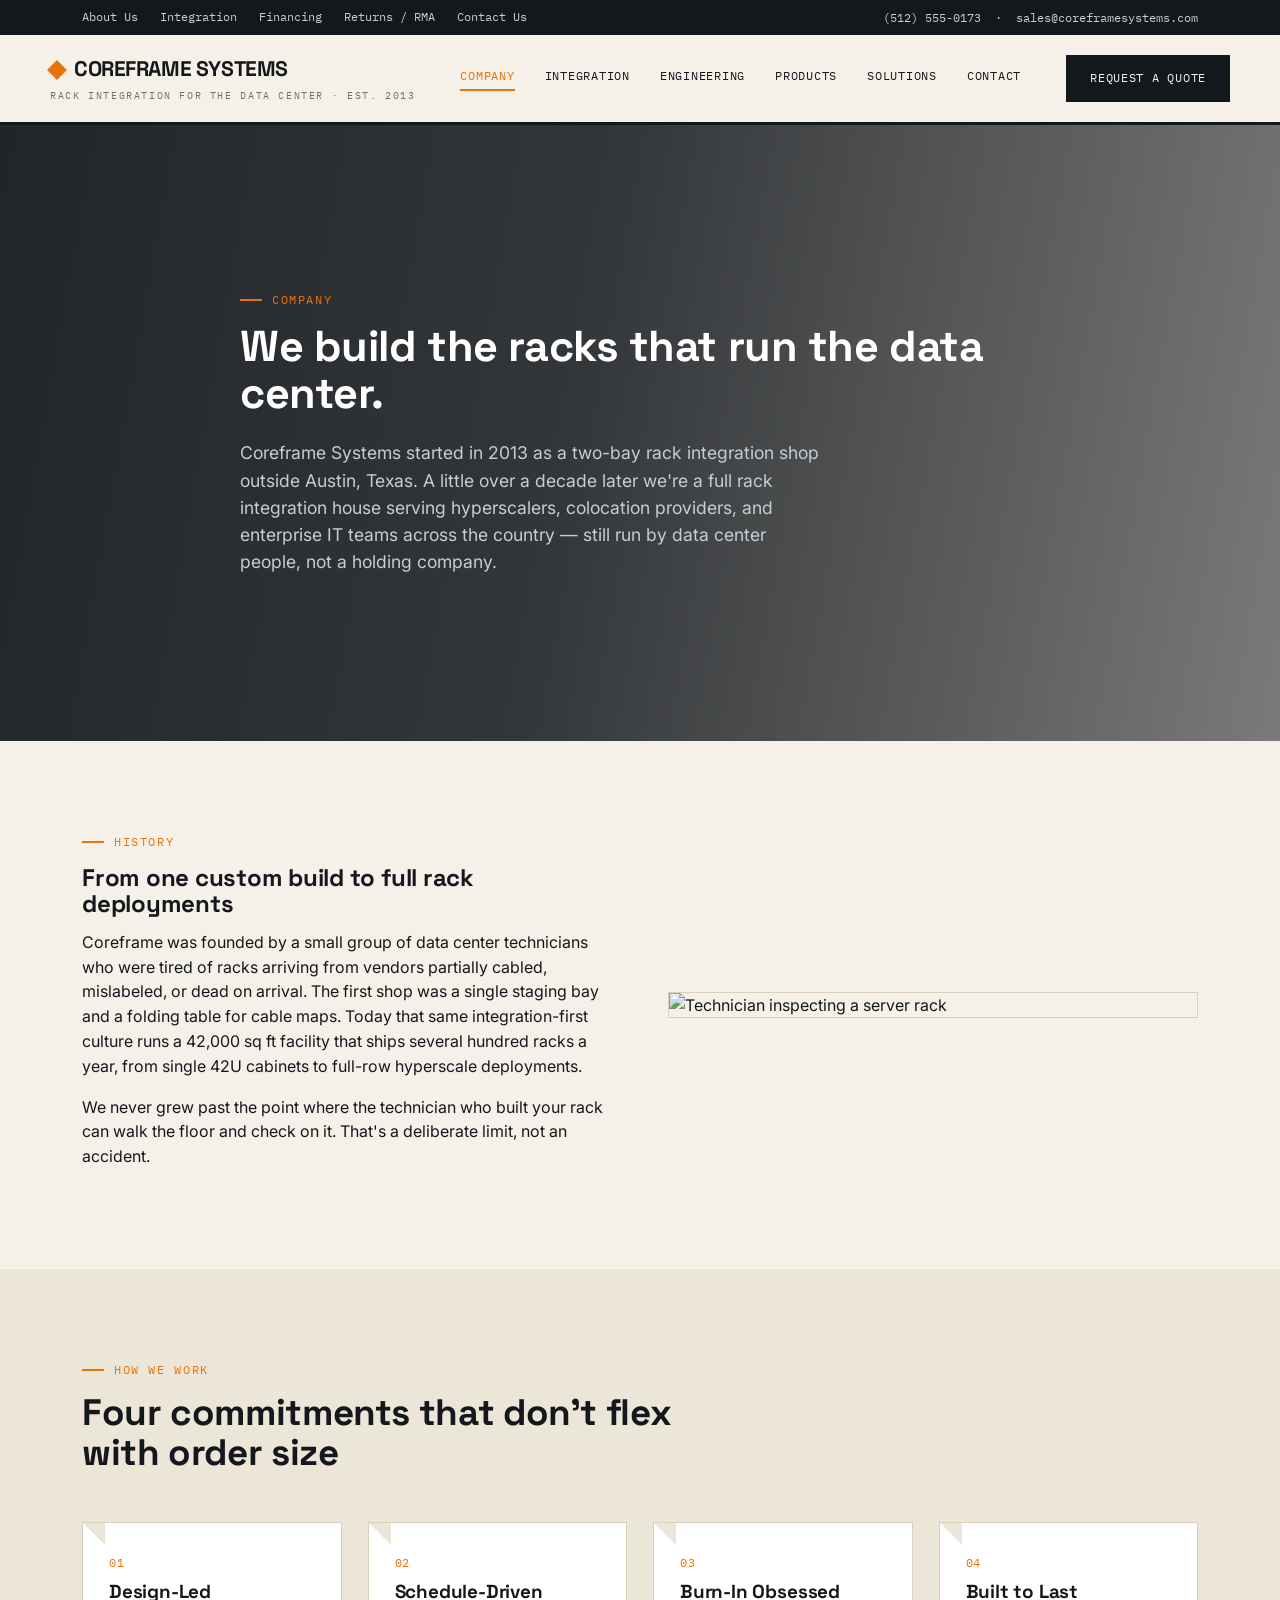
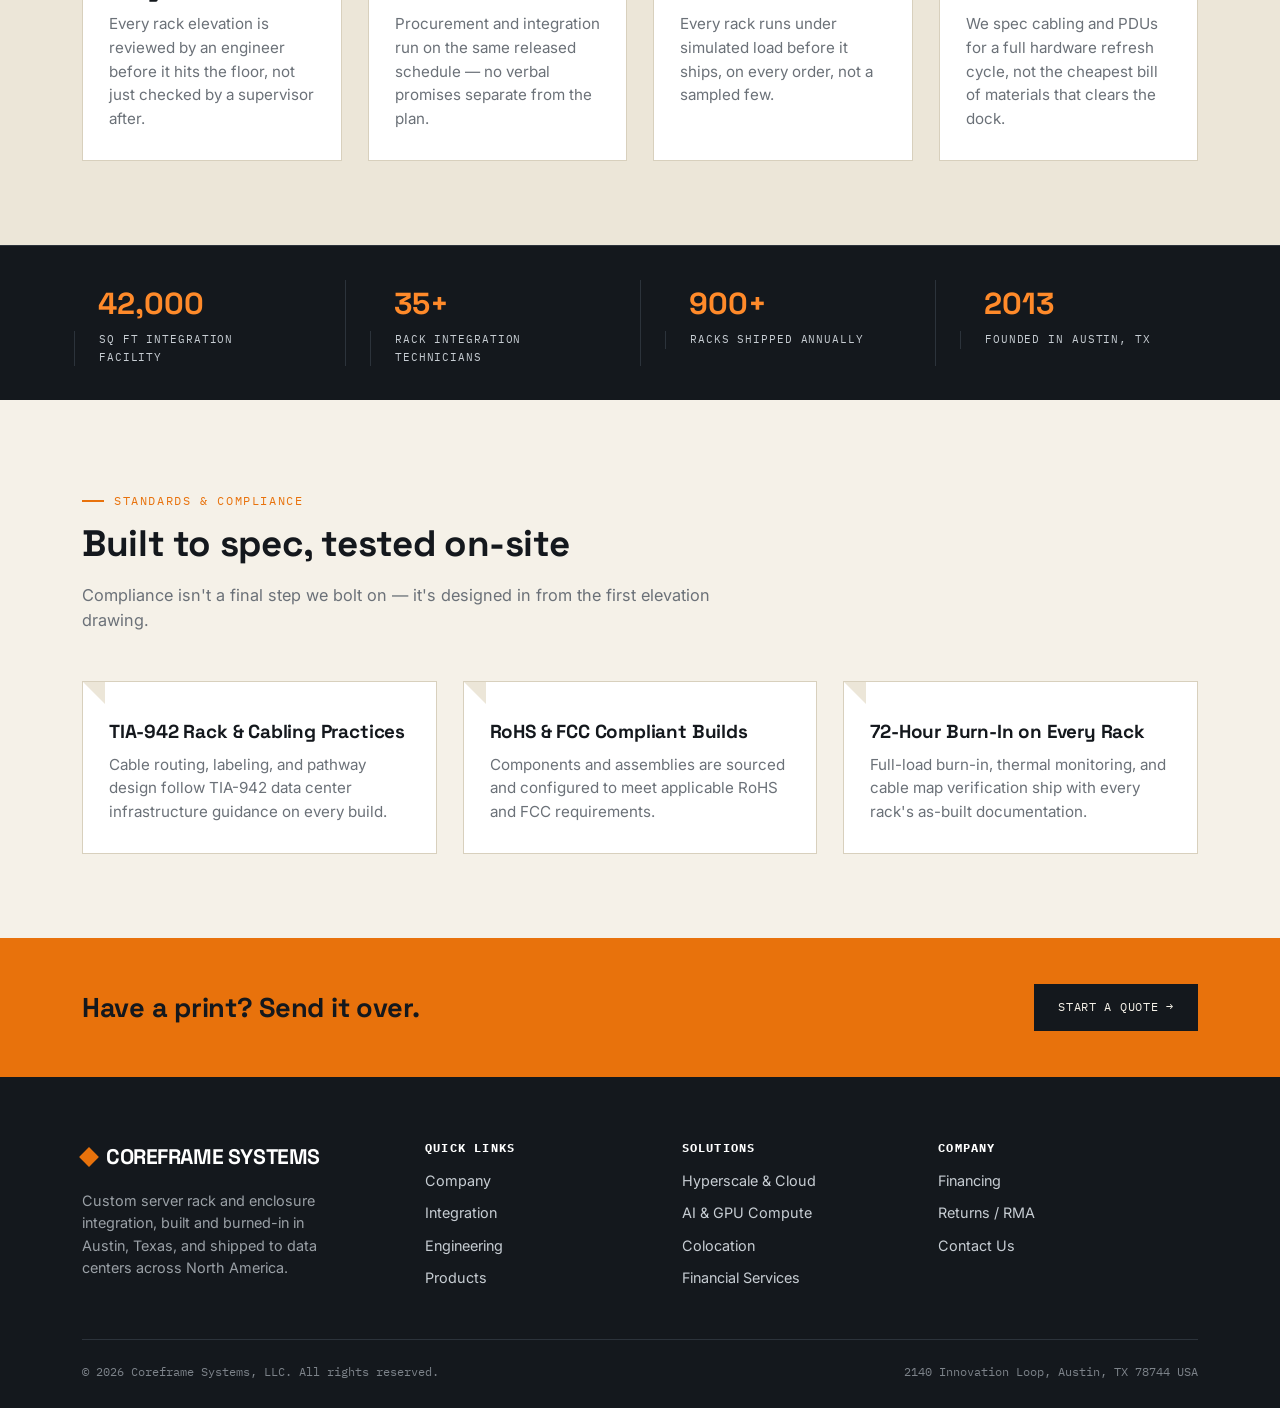
==== about.html @ fae52ecb "Add files via upload" ====
<!doctype html>
<html lang="en">
<head>
<meta charset="utf-8">
<meta name="viewport" content="width=device-width, initial-scale=1">
<title>Company | Coreframe Systems</title>
<meta name="description" content="Coreframe Systems is a server rack integration company based in Austin, Texas, founded in 2013.">
<link rel="stylesheet" href="styles.css">
</head>
<body>
<div class="utility-bar">
  <div class="container">
    <div class="utility-links">
      <a href="about.html">About Us</a>
<a href="integration.html">Integration</a>
<a href="financing.html">Financing</a>
<a href="returns.html">Returns / RMA</a>
<a href="contact.html">Contact Us</a>
    </div>
    <div>(512) 555-0173 &nbsp;·&nbsp; sales@coreframesystems.com</div>
  </div>
</div>
<header class="site-header">
  <div class="container nav-row">
    <a href="index.html" class="logo-block">
      <span class="logo-mark"><span class="chip"></span>COREFRAME SYSTEMS</span>
      <span class="logo-sub">Rack Integration for the Data Center &middot; Est. 2013</span>
    </a>
    <nav class="main-nav">
      <ul>
        <a href="about.html" class="active">Company</a>
<a href="integration.html">Integration</a>
<a href="engineering.html">Engineering</a>
<a href="products.html">Products</a>
<a href="solutions.html">Solutions</a>
<a href="contact.html">Contact</a>
      </ul>
    </nav>
    <a href="contact.html" class="btn btn-primary">Request a Quote</a>
  </div>
</header>


<section class="hero page-hero">
  <div class="hero-bg" style="background-image:url('https://images.unsplash.com/photo-1785682117028-6fcf2c0b515b?w=1600&q=80&auto=format&fit=crop');"></div>
  <div class="container hero-inner">
    <div class="eyebrow">Company</div>
    <h1>We build the racks that run the data center.</h1>
    <p class="lede">Coreframe Systems started in 2013 as a two-bay rack integration shop outside Austin, Texas. A little over a decade later we're a full rack integration house serving hyperscalers, colocation providers, and enterprise IT teams across the country &mdash; still run by data center people, not a holding company.</p>
    
  </div>
</section>

<section>
  <div class="container split">
    <div>
      <div class="eyebrow">History</div>
      <h2>From one custom build to full rack deployments</h2>
      <p>Coreframe was founded by a small group of data center technicians who were tired
      of racks arriving from vendors partially cabled, mislabeled, or dead on arrival.
      The first shop was a single staging bay and a folding table for cable maps. Today
      that same integration-first culture runs a 42,000 sq ft facility that ships several
      hundred racks a year, from single 42U cabinets to full-row hyperscale deployments.</p>
      <p>We never grew past the point where the technician who built your rack can walk
      the floor and check on it. That's a deliberate limit, not an accident.</p>
    </div>
    <div class="img-col"><img src="https://images.unsplash.com/photo-1785682117394-4c8d27afc12a?w=1600&q=80&auto=format&fit=crop" alt="Technician inspecting a server rack"></div>
  </div>
</section>

<section class="on-dim">
  <div class="container">
    <div class="section-head">
      <div class="eyebrow">How We Work</div>
      <h2>Four commitments that don't flex with order size</h2>
    </div>
    <div class="grid grid-4">
      <div class="card">
        <div class="num">01</div>
        <h3>Design-Led</h3>
        <p>Every rack elevation is reviewed by an engineer before it hits the floor, not just checked by a supervisor after.</p>
      </div>
      <div class="card">
        <div class="num">02</div>
        <h3>Schedule-Driven</h3>
        <p>Procurement and integration run on the same released schedule &mdash; no verbal promises separate from the plan.</p>
      </div>
      <div class="card">
        <div class="num">03</div>
        <h3>Burn-In Obsessed</h3>
        <p>Every rack runs under simulated load before it ships, on every order, not a sampled few.</p>
      </div>
      <div class="card">
        <div class="num">04</div>
        <h3>Built to Last</h3>
        <p>We spec cabling and PDUs for a full hardware refresh cycle, not the cheapest bill of materials that clears the dock.</p>
      </div>
    </div>
  </div>
</section>

<div class="stat-strip">
  <div class="container stat-grid">
    <div><div class="stat-num">42,000</div><div class="stat-label">Sq Ft Integration Facility</div></div>
    <div><div class="stat-num">35+</div><div class="stat-label">Rack Integration Technicians</div></div>
    <div><div class="stat-num">900+</div><div class="stat-label">Racks Shipped Annually</div></div>
    <div><div class="stat-num">2013</div><div class="stat-label">Founded in Austin, TX</div></div>
  </div>
</div>

<section>
  <div class="container">
    <div class="section-head">
      <div class="eyebrow">Standards &amp; Compliance</div>
      <h2>Built to spec, tested on-site</h2>
      <p>Compliance isn't a final step we bolt on &mdash; it's designed in from the first elevation drawing.</p>
    </div>
    <div class="grid grid-3">
      <div class="card">
        <h3>TIA-942 Rack &amp; Cabling Practices</h3>
        <p>Cable routing, labeling, and pathway design follow TIA-942 data center infrastructure guidance on every build.</p>
      </div>
      <div class="card">
        <h3>RoHS &amp; FCC Compliant Builds</h3>
        <p>Components and assemblies are sourced and configured to meet applicable RoHS and FCC requirements.</p>
      </div>
      <div class="card">
        <h3>72-Hour Burn-In on Every Rack</h3>
        <p>Full-load burn-in, thermal monitoring, and cable map verification ship with every rack's as-built documentation.</p>
      </div>
    </div>
  </div>
</section>


<div class="cta-band">
  <div class="container">
    <h2>Have a print? Send it over.</h2>
    <a href="contact.html" class="btn btn-primary">Start a Quote &rarr;</a>
  </div>
</div>

<footer class="site-footer">
  <div class="container">
    <div class="footer-grid">
      <div>
        <span class="logo-mark" style="color:#fff;"><span class="chip"></span>COREFRAME SYSTEMS</span>
        <p style="margin-top:16px; max-width:260px; color:#9aa0a6; font-size:0.9rem;">
          Custom server rack and enclosure integration, built and burned-in in
          Austin, Texas, and shipped to data centers across North America.
        </p>
      </div>
      <div>
        <h4>Quick Links</h4>
        <ul>
          <li><a href="about.html">Company</a></li>
          <li><a href="integration.html">Integration</a></li>
          <li><a href="engineering.html">Engineering</a></li>
          <li><a href="products.html">Products</a></li>
        </ul>
      </div>
      <div>
        <h4>Solutions</h4>
        <ul>
          <li><a href="solutions.html">Hyperscale &amp; Cloud</a></li>
          <li><a href="solutions.html">AI &amp; GPU Compute</a></li>
          <li><a href="solutions.html">Colocation</a></li>
          <li><a href="solutions.html">Financial Services</a></li>
        </ul>
      </div>
      <div>
        <h4>Company</h4>
        <ul>
          <li><a href="financing.html">Financing</a></li>
          <li><a href="returns.html">Returns / RMA</a></li>
          <li><a href="contact.html">Contact Us</a></li>
        </ul>
      </div>
    </div>
    <div class="footer-bottom">
      <span>&copy; 2026 Coreframe Systems, LLC. All rights reserved.</span>
      <span>2140 Innovation Loop, Austin, TX 78744 USA</span>
    </div>
  </div>
</footer>

</body>
</html>
---- styles.css ----
/* Meridian Panel Works — shared stylesheet */

@import url('https://fonts.googleapis.com/css2?family=Space+Grotesk:wght@500;600;700&family=IBM+Plex+Mono:wght@400;500;600&family=Inter:wght@400;500;600;700&display=swap');

:root {
  --ink: #14181d;
  --ink-soft: #1e242b;
  --paper: #f5f1e8;
  --paper-dim: #ece6d8;
  --amber: #e8720c;
  --amber-bright: #ff8a2a;
  --line: #d8d0bd;
  --line-dark: #2c333b;
  --text-muted: #6b7178;
  --text-on-dark: #c7cdd3;
  --radius: 2px;
  --serif-head: 'Space Grotesk', 'Arial Narrow', sans-serif;
  --mono: 'IBM Plex Mono', 'Courier New', monospace;
  --body: 'Inter', -apple-system, BlinkMacSystemFont, sans-serif;
}

* { box-sizing: border-box; }
html { scroll-behavior: smooth; }
body {
  margin: 0;
  font-family: var(--body);
  background: var(--paper);
  color: var(--ink);
  line-height: 1.55;
  -webkit-font-smoothing: antialiased;
}
img { max-width: 100%; display: block; }
a { color: inherit; text-decoration: none; }
h1, h2, h3, h4 {
  font-family: var(--serif-head);
  line-height: 1.1;
  margin: 0 0 0.5em;
  letter-spacing: -0.01em;
}
p { margin: 0 0 1em; }
.container {
  max-width: 1180px;
  margin: 0 auto;
  padding: 0 32px;
}
.eyebrow {
  font-family: var(--mono);
  text-transform: uppercase;
  letter-spacing: 0.14em;
  font-size: 0.72rem;
  color: var(--amber);
  display: inline-flex;
  align-items: center;
  gap: 10px;
  margin-bottom: 14px;
}
.eyebrow::before {
  content: '';
  width: 22px;
  height: 2px;
  background: var(--amber);
  display: inline-block;
}

/* ---------- Utility bar ---------- */
.utility-bar {
  background: var(--ink);
  color: var(--text-on-dark);
  font-family: var(--mono);
  font-size: 0.74rem;
}
.utility-bar .container {
  display: flex;
  justify-content: space-between;
  align-items: center;
  padding-top: 8px;
  padding-bottom: 8px;
  flex-wrap: wrap;
  gap: 8px;
}
.utility-bar a { border-bottom: 1px solid transparent; }
.utility-bar a:hover { border-color: var(--amber); color: #fff; }
.utility-links { display: flex; gap: 22px; flex-wrap: wrap; }

/* ---------- Header / nav ---------- */
header.site-header {
  background: var(--paper);
  border-bottom: 3px solid var(--ink);
  position: sticky;
  top: 0;
  z-index: 50;
}
.nav-row {
  display: flex;
  align-items: center;
  justify-content: space-between;
  padding: 18px 0;
  gap: 24px;
}
.logo-block { display: flex; flex-direction: column; }
.logo-mark {
  font-family: var(--serif-head);
  font-weight: 700;
  font-size: 1.32rem;
  letter-spacing: -0.02em;
  display: flex;
  align-items: center;
  gap: 10px;
}
.logo-mark .chip {
  width: 14px; height: 14px;
  background: var(--amber);
  display: inline-block;
  transform: rotate(45deg);
}
.logo-sub {
  font-family: var(--mono);
  font-size: 0.63rem;
  letter-spacing: 0.16em;
  color: var(--text-muted);
  margin-top: 2px;
  text-transform: uppercase;
}
nav.main-nav ul {
  list-style: none;
  display: flex;
  gap: 30px;
  margin: 0;
  padding: 0;
}
nav.main-nav a {
  font-family: var(--mono);
  font-size: 0.78rem;
  text-transform: uppercase;
  letter-spacing: 0.06em;
  padding-bottom: 4px;
  border-bottom: 2px solid transparent;
}
nav.main-nav a:hover, nav.main-nav a.active {
  border-color: var(--amber);
  color: var(--amber);
}
.btn {
  font-family: var(--mono);
  font-size: 0.76rem;
  text-transform: uppercase;
  letter-spacing: 0.06em;
  padding: 12px 22px;
  border: 2px solid var(--ink);
  display: inline-block;
  white-space: nowrap;
  transition: all 0.15s ease;
}
.btn-primary { background: var(--ink); color: var(--paper); }
.btn-primary:hover { background: var(--amber); border-color: var(--amber); color: var(--ink); }
.btn-ghost { background: transparent; color: var(--ink); }
.btn-ghost:hover { background: var(--ink); color: var(--paper); }
.btn-on-dark { border-color: var(--text-on-dark); color: var(--paper); }
.btn-on-dark:hover { background: var(--amber); border-color: var(--amber); color: var(--ink); }

/* ---------- Hero ---------- */
.hero {
  position: relative;
  color: #f5f1e8;
  overflow: hidden;
}
.hero-bg {
  position: absolute; inset: 0;
  background-size: cover;
  background-position: center;
}
.hero-bg::after {
  content: '';
  position: absolute; inset: 0;
  background: linear-gradient(100deg, rgba(20,24,29,0.94) 0%, rgba(20,24,29,0.86) 45%, rgba(20,24,29,0.55) 100%);
}
.hero-inner {
  position: relative;
  padding: 110px 0 90px;
  max-width: 720px;
}
.hero h1 {
  font-size: clamp(2.1rem, 4.2vw, 3.4rem);
  color: #fff;
}
.hero .lede {
  font-size: 1.1rem;
  color: var(--text-on-dark);
  max-width: 580px;
}
.hero-ctas { display: flex; gap: 14px; margin-top: 28px; flex-wrap: wrap; }
.page-hero .hero-inner { padding: 74px 0 64px; max-width: 800px; }
.page-hero h1 { font-size: clamp(1.9rem, 3.6vw, 2.7rem); }

/* ---------- Stat strip ---------- */
.stat-strip {
  background: var(--ink);
  color: var(--paper);
  border-top: 1px solid var(--line-dark);
}
.stat-grid {
  display: grid;
  grid-template-columns: repeat(4, 1fr);
  padding: 34px 0;
}
.stat-grid div { padding: 0 24px; border-left: 1px solid var(--line-dark); }
.stat-grid div:first-child { border-left: none; }
.stat-num {
  font-family: var(--serif-head);
  font-weight: 700;
  font-size: 1.9rem;
  color: var(--amber-bright);
}
.stat-label {
  font-family: var(--mono);
  font-size: 0.7rem;
  text-transform: uppercase;
  letter-spacing: 0.08em;
  color: var(--text-on-dark);
  margin-top: 4px;
}

/* ---------- Sections ---------- */
section { padding: 84px 0; }
section.tight { padding: 56px 0; }
.section-head { max-width: 640px; margin-bottom: 48px; }
.section-head h2 { font-size: clamp(1.6rem, 3vw, 2.3rem); }
.section-head p { color: var(--text-muted); font-size: 1.02rem; }
.on-dark { background: var(--ink); color: var(--paper); }
.on-dark .section-head p { color: var(--text-on-dark); }
.on-dim { background: var(--paper-dim); }

/* ---------- Card grids ---------- */
.grid { display: grid; gap: 26px; }
.grid-3 { grid-template-columns: repeat(3, 1fr); }
.grid-4 { grid-template-columns: repeat(4, 1fr); }
.grid-2 { grid-template-columns: repeat(2, 1fr); }

.card {
  background: #fff;
  border: 1px solid var(--line);
  padding: 30px 26px;
  position: relative;
}
.on-dark .card, .on-dim .card.dark-card {
  background: var(--ink-soft);
  border-color: var(--line-dark);
}
.card::before {
  content: '';
  position: absolute; top: 0; left: 0;
  width: 0; height: 0;
  border-style: solid;
  border-width: 0 22px 22px 0;
  border-color: transparent var(--paper-dim) transparent transparent;
}
.on-dark .card::before { border-color: transparent var(--ink) transparent transparent; }
.card .num {
  font-family: var(--mono);
  color: var(--amber);
  font-size: 0.78rem;
  letter-spacing: 0.08em;
}
.card h3 { font-size: 1.18rem; margin-top: 10px; }
.card p { color: var(--text-muted); font-size: 0.95rem; margin-bottom: 0; }
.on-dark .card p { color: var(--text-on-dark); }
.card a.card-link {
  font-family: var(--mono);
  font-size: 0.72rem;
  text-transform: uppercase;
  letter-spacing: 0.06em;
  color: var(--amber);
  display: inline-block;
  margin-top: 16px;
  border-bottom: 1px solid var(--amber);
}

/* ---------- Image + text split ---------- */
.split {
  display: grid;
  grid-template-columns: 1fr 1fr;
  gap: 56px;
  align-items: center;
}
.split img { border: 1px solid var(--line); }
.split.reverse .img-col { order: 2; }
.split .eyebrow { margin-bottom: 14px; }
.mini-list { list-style: none; margin: 22px 0 0; padding: 0; }
.mini-list li {
  padding: 12px 0 12px 30px;
  border-top: 1px solid var(--line);
  position: relative;
  font-size: 0.95rem;
}
.on-dark .mini-list li { border-color: var(--line-dark); }
.mini-list li:last-child { border-bottom: 1px solid var(--line); }
.on-dark .mini-list li:last-child { border-color: var(--line-dark); }
.mini-list li::before {
  content: '→';
  position: absolute; left: 0; top: 12px;
  color: var(--amber);
  font-family: var(--mono);
}

/* ---------- Process steps ---------- */
.process {
  display: grid;
  grid-template-columns: repeat(6, 1fr);
  gap: 0;
  border: 1px solid var(--line);
}
.process .step {
  padding: 26px 18px;
  border-right: 1px solid var(--line);
  position: relative;
}
.process .step:last-child { border-right: none; }
.process .step .step-no {
  font-family: var(--mono);
  color: var(--amber);
  font-size: 0.75rem;
}
.process .step h4 { font-size: 0.95rem; margin: 8px 0 6px; }
.process .step p { font-size: 0.82rem; color: var(--text-muted); margin: 0; }

/* ---------- Brand strip ---------- */
.brand-strip {
  display: flex;
  justify-content: space-between;
  flex-wrap: wrap;
  gap: 20px;
  padding: 30px 0;
  border-top: 1px solid var(--line);
  border-bottom: 1px solid var(--line);
}
.brand-strip span {
  font-family: var(--mono);
  text-transform: uppercase;
  letter-spacing: 0.08em;
  font-size: 0.86rem;
  color: var(--text-muted);
}

/* ---------- Table ---------- */
table.spec-table { width: 100%; border-collapse: collapse; font-size: 0.92rem; }
table.spec-table th, table.spec-table td {
  text-align: left;
  padding: 14px 16px;
  border-bottom: 1px solid var(--line);
}
table.spec-table th {
  font-family: var(--mono);
  text-transform: uppercase;
  font-size: 0.7rem;
  letter-spacing: 0.08em;
  color: var(--text-muted);
  border-bottom: 2px solid var(--ink);
}

/* ---------- Tier cards (support) ---------- */
.tier-card {
  border: 1px solid var(--line);
  background: #fff;
  padding: 32px 28px;
}
.tier-card.featured {
  border: 2px solid var(--ink);
  background: var(--ink);
  color: var(--paper);
}
.tier-card.featured .tier-price, .tier-card.featured h3 { color: #fff; }
.tier-card.featured .mini-list li { border-color: var(--line-dark); }
.tier-name { font-family: var(--mono); text-transform: uppercase; letter-spacing: 0.1em; font-size: 0.78rem; color: var(--amber); }
.tier-price { font-family: var(--serif-head); font-size: 1.5rem; margin: 10px 0 4px; }

/* ---------- CTA band ---------- */
.cta-band {
  background: var(--amber);
  color: var(--ink);
}
.cta-band .container {
  display: flex;
  justify-content: space-between;
  align-items: center;
  flex-wrap: wrap;
  gap: 20px;
  padding: 46px 32px;
}
.cta-band h2 { font-size: 1.7rem; margin: 0; }
.cta-band .btn { border-color: var(--ink); }
.cta-band .btn-primary { background: var(--ink); color: var(--paper); }
.cta-band .btn-primary:hover { background: #fff; color: var(--ink); }

/* ---------- Footer ---------- */
footer.site-footer {
  background: var(--ink);
  color: var(--text-on-dark);
  padding: 64px 0 26px;
}
.footer-grid {
  display: grid;
  grid-template-columns: 1.4fr 1fr 1fr 1.2fr;
  gap: 40px;
  padding-bottom: 40px;
  border-bottom: 1px solid var(--line-dark);
}
.footer-grid h4 {
  font-family: var(--mono);
  text-transform: uppercase;
  font-size: 0.74rem;
  letter-spacing: 0.1em;
  color: #fff;
  margin-bottom: 16px;
}
.footer-grid ul { list-style: none; margin: 0; padding: 0; }
.footer-grid li { margin-bottom: 10px; font-size: 0.9rem; }
.footer-grid a:hover { color: var(--amber); }
.footer-bottom {
  display: flex;
  justify-content: space-between;
  padding-top: 22px;
  font-size: 0.78rem;
  font-family: var(--mono);
  flex-wrap: wrap;
  gap: 10px;
  color: #7d838a;
}

/* ---------- Forms ---------- */
.form-grid { display: grid; grid-template-columns: 1fr 1fr; gap: 20px; }
.form-grid .full { grid-column: 1 / -1; }
label {
  font-family: var(--mono);
  font-size: 0.72rem;
  text-transform: uppercase;
  letter-spacing: 0.08em;
  color: var(--text-muted);
  display: block;
  margin-bottom: 8px;
}
input, select, textarea {
  width: 100%;
  padding: 12px 14px;
  border: 1px solid var(--line);
  background: #fff;
  font-family: var(--body);
  font-size: 0.95rem;
  color: var(--ink);
}
input:focus, select:focus, textarea:focus { outline: 2px solid var(--amber); border-color: var(--amber); }

/* ---------- Contact info blocks ---------- */
.info-block { padding: 22px 0; border-top: 1px solid var(--line); }
.info-block:first-child { border-top: none; }
.info-block .label { font-family: var(--mono); font-size: 0.7rem; text-transform: uppercase; letter-spacing: 0.08em; color: var(--amber); margin-bottom: 6px; }

/* ---------- Responsive ---------- */
@media (max-width: 980px) {
  nav.main-nav { display: none; }
  .stat-grid { grid-template-columns: repeat(2, 1fr); }
  .stat-grid div:nth-child(3) { border-left: none; }
  .stat-grid div { margin-bottom: 20px; }
  .grid-3, .grid-4, .grid-2 { grid-template-columns: 1fr; }
  .split { grid-template-columns: 1fr; }
  .split.reverse .img-col { order: 0; }
  .process { grid-template-columns: repeat(2, 1fr); }
  .process .step { border-right: none; border-bottom: 1px solid var(--line); }
  .footer-grid { grid-template-columns: 1fr 1fr; }
  .form-grid { grid-template-columns: 1fr; }
  .cta-band .container { flex-direction: column; align-items: flex-start; }
}
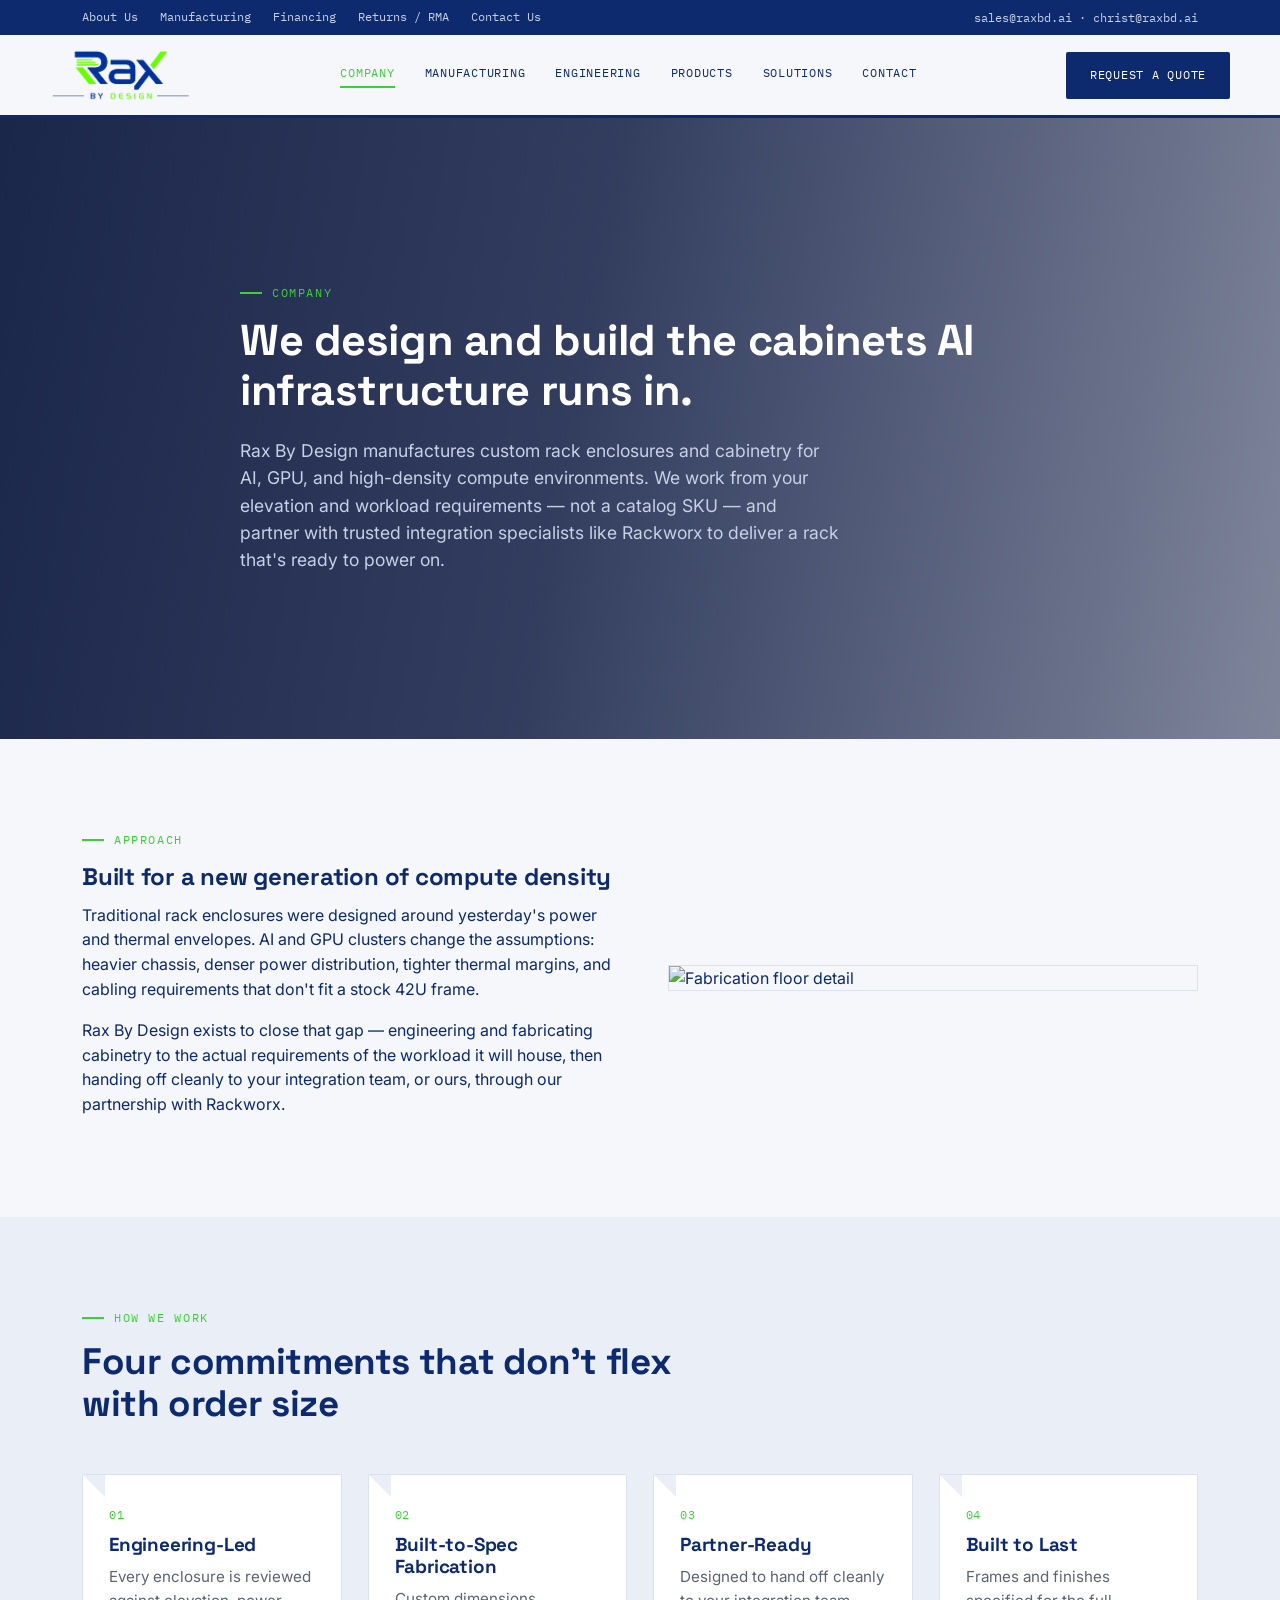
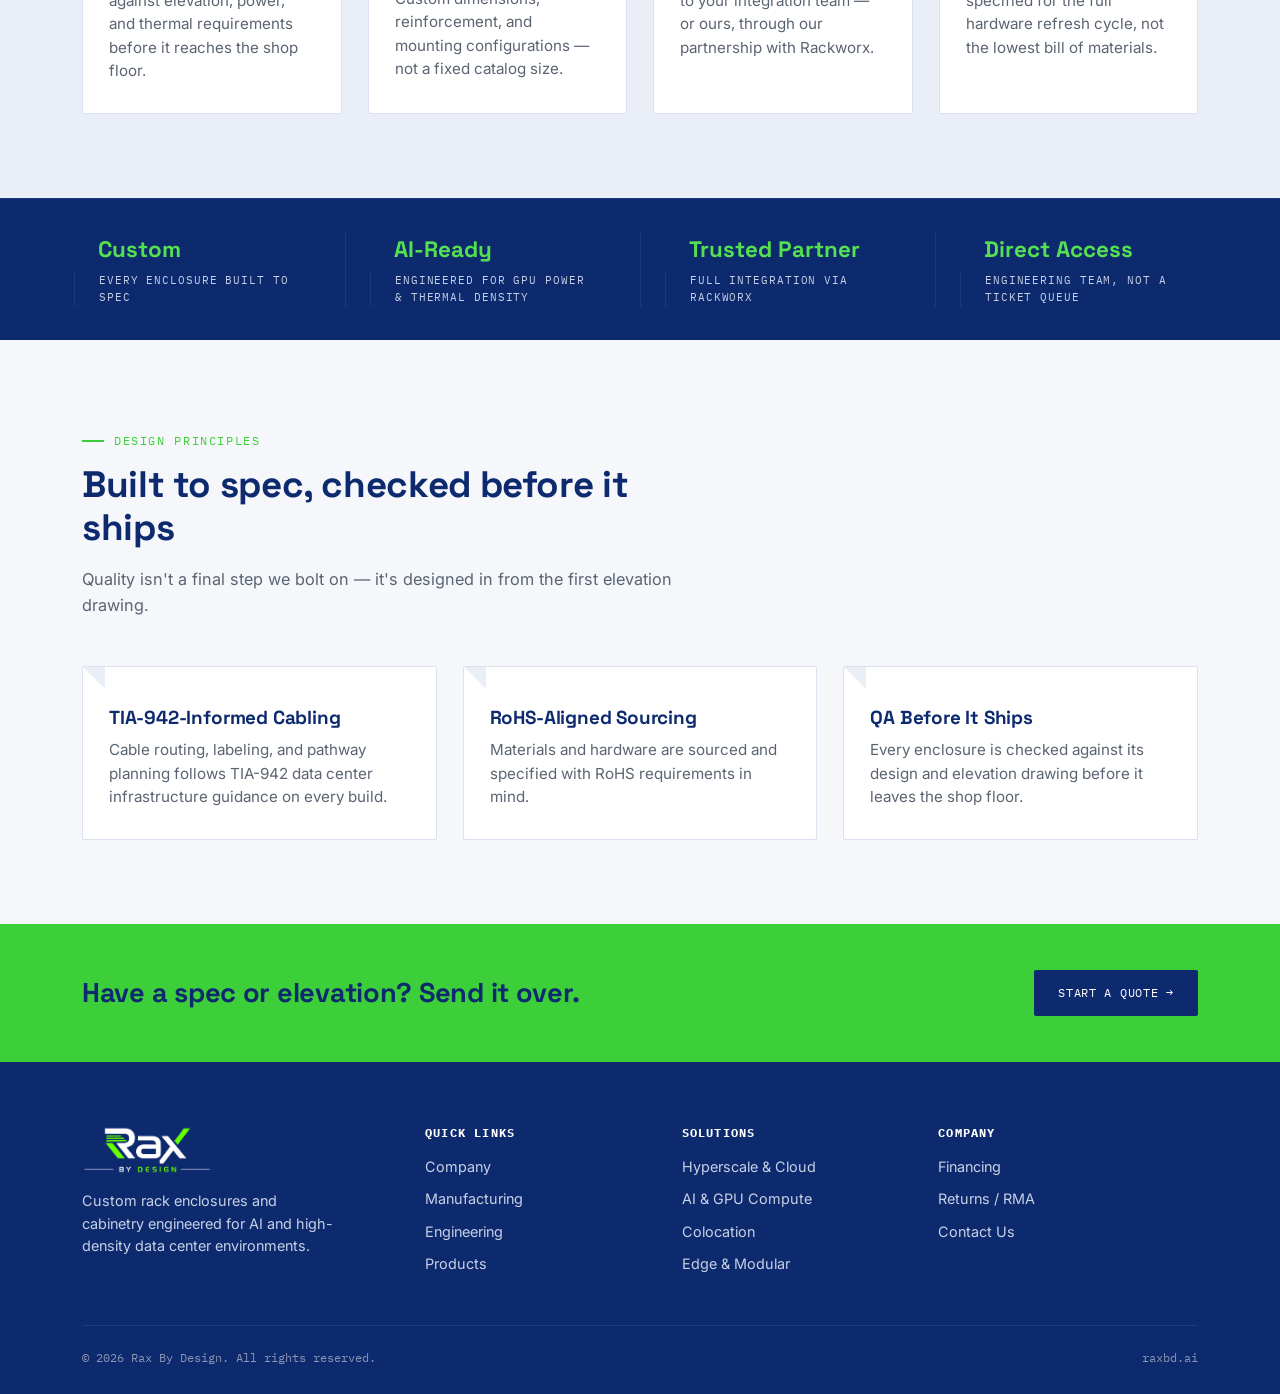
==== commit f5c0cc8d: "Make landing page, update site to be relevant to rax by design" ====
--- a/about.html
+++ b/about.html
@@ -3,8 +3,9 @@
 <head>
 <meta charset="utf-8">
 <meta name="viewport" content="width=device-width, initial-scale=1">
-<title>Company | Coreframe Systems</title>
-<meta name="description" content="Coreframe Systems is a server rack integration company based in Austin, Texas, founded in 2013.">
+<title>Company | Rax By Design</title>
+<meta name="description" content="Rax By Design is a manufacturer of custom rack enclosures and cabinetry for AI and high-density data center environments.">
+<link rel="icon" href="data:,">
 <link rel="stylesheet" href="styles.css">
 </head>
 <body>
@@ -12,24 +13,21 @@
   <div class="container">
     <div class="utility-links">
       <a href="about.html">About Us</a>
-<a href="integration.html">Integration</a>
+<a href="integration.html">Manufacturing</a>
 <a href="financing.html">Financing</a>
 <a href="returns.html">Returns / RMA</a>
 <a href="contact.html">Contact Us</a>
     </div>
-    <div>(512) 555-0173 &nbsp;·&nbsp; sales@coreframesystems.com</div>
+    <div class="utility-contact"><a href="mailto:sales@raxbd.ai">sales@raxbd.ai</a>&nbsp;&middot;&nbsp;<a href="mailto:christ@raxbd.ai">christ@raxbd.ai</a></div>
   </div>
 </div>
 <header class="site-header">
   <div class="container nav-row">
-    <a href="index.html" class="logo-block">
-      <span class="logo-mark"><span class="chip"></span>COREFRAME SYSTEMS</span>
-      <span class="logo-sub">Rack Integration for the Data Center &middot; Est. 2013</span>
-    </a>
+    <a href="index.html" class="logo-block"><img class="logo-mark" src="assets/logo-full.png" width="141" height="52" alt="Rax By Design logo"></a>
     <nav class="main-nav">
       <ul>
         <a href="about.html" class="active">Company</a>
-<a href="integration.html">Integration</a>
+<a href="integration.html">Manufacturing</a>
 <a href="engineering.html">Engineering</a>
 <a href="products.html">Products</a>
 <a href="solutions.html">Solutions</a>
@@ -40,13 +38,12 @@
   </div>
 </header>
 
-
 <section class="hero page-hero">
   <div class="hero-bg" style="background-image:url('https://images.unsplash.com/photo-1785682117028-6fcf2c0b515b?w=1600&q=80&auto=format&fit=crop');"></div>
   <div class="container hero-inner">
     <div class="eyebrow">Company</div>
-    <h1>We build the racks that run the data center.</h1>
-    <p class="lede">Coreframe Systems started in 2013 as a two-bay rack integration shop outside Austin, Texas. A little over a decade later we're a full rack integration house serving hyperscalers, colocation providers, and enterprise IT teams across the country &mdash; still run by data center people, not a holding company.</p>
+    <h1>We design and build the cabinets AI infrastructure runs in.</h1>
+    <p class="lede">Rax By Design manufactures custom rack enclosures and cabinetry for AI, GPU, and high-density compute environments. We work from your elevation and workload requirements &mdash; not a catalog SKU &mdash; and partner with trusted integration specialists like Rackworx to deliver a rack that's ready to power on.</p>
     
   </div>
 </section>
@@ -54,17 +51,17 @@
 <section>
   <div class="container split">
     <div>
-      <div class="eyebrow">History</div>
-      <h2>From one custom build to full rack deployments</h2>
-      <p>Coreframe was founded by a small group of data center technicians who were tired
-      of racks arriving from vendors partially cabled, mislabeled, or dead on arrival.
-      The first shop was a single staging bay and a folding table for cable maps. Today
-      that same integration-first culture runs a 42,000 sq ft facility that ships several
-      hundred racks a year, from single 42U cabinets to full-row hyperscale deployments.</p>
-      <p>We never grew past the point where the technician who built your rack can walk
-      the floor and check on it. That's a deliberate limit, not an accident.</p>
+      <div class="eyebrow">Approach</div>
+      <h2>Built for a new generation of compute density</h2>
+      <p>Traditional rack enclosures were designed around yesterday's power and thermal
+      envelopes. AI and GPU clusters change the assumptions: heavier chassis, denser
+      power distribution, tighter thermal margins, and cabling requirements that don't
+      fit a stock 42U frame.</p>
+      <p>Rax By Design exists to close that gap &mdash; engineering and fabricating
+      cabinetry to the actual requirements of the workload it will house, then handing
+      off cleanly to your integration team, or ours, through our partnership with Rackworx.</p>
     </div>
-    <div class="img-col"><img src="https://images.unsplash.com/photo-1785682117394-4c8d27afc12a?w=1600&q=80&auto=format&fit=crop" alt="Technician inspecting a server rack"></div>
+    <div class="img-col"><img src="https://images.unsplash.com/photo-1785682117394-4c8d27afc12a?w=1600&q=80&auto=format&fit=crop" alt="Fabrication floor detail"></div>
   </div>
 </section>
 
@@ -77,23 +74,27 @@
     <div class="grid grid-4">
       <div class="card">
         <div class="num">01</div>
-        <h3>Design-Led</h3>
-        <p>Every rack elevation is reviewed by an engineer before it hits the floor, not just checked by a supervisor after.</p>
+        <h3>Engineering-Led</h3>
+        <p>Every enclosure is reviewed against elevation, power, and thermal requirements
+        before it reaches the shop floor.</p>
       </div>
       <div class="card">
         <div class="num">02</div>
-        <h3>Schedule-Driven</h3>
-        <p>Procurement and integration run on the same released schedule &mdash; no verbal promises separate from the plan.</p>
+        <h3>Built-to-Spec Fabrication</h3>
+        <p>Custom dimensions, reinforcement, and mounting configurations &mdash; not a
+        fixed catalog size.</p>
       </div>
       <div class="card">
         <div class="num">03</div>
-        <h3>Burn-In Obsessed</h3>
-        <p>Every rack runs under simulated load before it ships, on every order, not a sampled few.</p>
+        <h3>Partner-Ready</h3>
+        <p>Designed to hand off cleanly to your integration team &mdash; or ours,
+        through our partnership with Rackworx.</p>
       </div>
       <div class="card">
         <div class="num">04</div>
         <h3>Built to Last</h3>
-        <p>We spec cabling and PDUs for a full hardware refresh cycle, not the cheapest bill of materials that clears the dock.</p>
+        <p>Frames and finishes specified for the full hardware refresh cycle, not the
+        lowest bill of materials.</p>
       </div>
     </div>
   </div>
@@ -101,32 +102,36 @@
 
 <div class="stat-strip">
   <div class="container stat-grid">
-    <div><div class="stat-num">42,000</div><div class="stat-label">Sq Ft Integration Facility</div></div>
-    <div><div class="stat-num">35+</div><div class="stat-label">Rack Integration Technicians</div></div>
-    <div><div class="stat-num">900+</div><div class="stat-label">Racks Shipped Annually</div></div>
-    <div><div class="stat-num">2013</div><div class="stat-label">Founded in Austin, TX</div></div>
+    <div><div class="stat-num">Custom</div><div class="stat-label">Every Enclosure Built to Spec</div></div>
+    <div><div class="stat-num">AI-Ready</div><div class="stat-label">Engineered for GPU Power &amp; Thermal Density</div></div>
+    <div><div class="stat-num">Trusted Partner</div><div class="stat-label">Full Integration via Rackworx</div></div>
+    <div><div class="stat-num">Direct Access</div><div class="stat-label">Engineering Team, Not a Ticket Queue</div></div>
   </div>
 </div>
 
 <section>
   <div class="container">
     <div class="section-head">
-      <div class="eyebrow">Standards &amp; Compliance</div>
-      <h2>Built to spec, tested on-site</h2>
-      <p>Compliance isn't a final step we bolt on &mdash; it's designed in from the first elevation drawing.</p>
+      <div class="eyebrow">Design Principles</div>
+      <h2>Built to spec, checked before it ships</h2>
+      <p>Quality isn't a final step we bolt on &mdash; it's designed in from the first
+      elevation drawing.</p>
     </div>
     <div class="grid grid-3">
       <div class="card">
-        <h3>TIA-942 Rack &amp; Cabling Practices</h3>
-        <p>Cable routing, labeling, and pathway design follow TIA-942 data center infrastructure guidance on every build.</p>
+        <h3>TIA-942-Informed Cabling</h3>
+        <p>Cable routing, labeling, and pathway planning follows TIA-942 data center
+        infrastructure guidance on every build.</p>
       </div>
       <div class="card">
-        <h3>RoHS &amp; FCC Compliant Builds</h3>
-        <p>Components and assemblies are sourced and configured to meet applicable RoHS and FCC requirements.</p>
+        <h3>RoHS-Aligned Sourcing</h3>
+        <p>Materials and hardware are sourced and specified with RoHS requirements
+        in mind.</p>
       </div>
       <div class="card">
-        <h3>72-Hour Burn-In on Every Rack</h3>
-        <p>Full-load burn-in, thermal monitoring, and cable map verification ship with every rack's as-built documentation.</p>
+        <h3>QA Before It Ships</h3>
+        <p>Every enclosure is checked against its design and elevation drawing before
+        it leaves the shop floor.</p>
       </div>
     </div>
   </div>
@@ -135,7 +140,7 @@
 
 <div class="cta-band">
   <div class="container">
-    <h2>Have a print? Send it over.</h2>
+    <h2>Have a spec or elevation? Send it over.</h2>
     <a href="contact.html" class="btn btn-primary">Start a Quote &rarr;</a>
   </div>
 </div>
@@ -144,17 +149,17 @@
   <div class="container">
     <div class="footer-grid">
       <div>
-        <span class="logo-mark" style="color:#fff;"><span class="chip"></span>COREFRAME SYSTEMS</span>
-        <p style="margin-top:16px; max-width:260px; color:#9aa0a6; font-size:0.9rem;">
-          Custom server rack and enclosure integration, built and burned-in in
-          Austin, Texas, and shipped to data centers across North America.
+        <a href="index.html" class="logo-block"><img class="logo-mark" src="assets/logo-full-on-dark.png" width="130" height="48" alt="Rax By Design logo"></a>
+        <p style="margin-top:16px; max-width:260px; color:var(--text-on-dark); font-size:0.9rem;">
+          Custom rack enclosures and cabinetry engineered for AI and high-density
+          data center environments.
         </p>
       </div>
       <div>
         <h4>Quick Links</h4>
         <ul>
           <li><a href="about.html">Company</a></li>
-          <li><a href="integration.html">Integration</a></li>
+          <li><a href="integration.html">Manufacturing</a></li>
           <li><a href="engineering.html">Engineering</a></li>
           <li><a href="products.html">Products</a></li>
         </ul>
@@ -165,7 +170,7 @@
           <li><a href="solutions.html">Hyperscale &amp; Cloud</a></li>
           <li><a href="solutions.html">AI &amp; GPU Compute</a></li>
           <li><a href="solutions.html">Colocation</a></li>
-          <li><a href="solutions.html">Financial Services</a></li>
+          <li><a href="solutions.html">Edge &amp; Modular</a></li>
         </ul>
       </div>
       <div>
@@ -178,11 +183,10 @@
       </div>
     </div>
     <div class="footer-bottom">
-      <span>&copy; 2026 Coreframe Systems, LLC. All rights reserved.</span>
-      <span>2140 Innovation Loop, Austin, TX 78744 USA</span>
+      <span>&copy; 2026 Rax By Design. All rights reserved.</span>
+      <span>raxbd.ai</span>
     </div>
   </div>
 </footer>
-
 </body>
 </html>
--- a/styles.css
+++ b/styles.css
@@ -1,18 +1,18 @@
-/* Meridian Panel Works — shared stylesheet */
+/* Rax By Design — shared stylesheet */
 
 @import url('https://fonts.googleapis.com/css2?family=Space+Grotesk:wght@500;600;700&family=IBM+Plex+Mono:wght@400;500;600&family=Inter:wght@400;500;600;700&display=swap');
 
 :root {
-  --ink: #14181d;
-  --ink-soft: #1e242b;
-  --paper: #f5f1e8;
-  --paper-dim: #ece6d8;
-  --amber: #e8720c;
-  --amber-bright: #ff8a2a;
-  --line: #d8d0bd;
-  --line-dark: #2c333b;
-  --text-muted: #6b7178;
-  --text-on-dark: #c7cdd3;
+  --ink: #0d2a6e;
+  --ink-soft: #14337a;
+  --paper: #f5f7fb;
+  --paper-dim: #eaeef6;
+  --amber: #3dcf3a;
+  --amber-bright: #55e050;
+  --line: #dbe1ee;
+  --line-dark: #1e3a82;
+  --text-muted: #5b6472;
+  --text-on-dark: #c7d1e6;
   --radius: 2px;
   --serif-head: 'Space Grotesk', 'Arial Narrow', sans-serif;
   --mono: 'IBM Plex Mono', 'Courier New', monospace;
@@ -30,10 +30,11 @@
   -webkit-font-smoothing: antialiased;
 }
 img { max-width: 100%; display: block; }
+svg { display: block; }
 a { color: inherit; text-decoration: none; }
 h1, h2, h3, h4 {
   font-family: var(--serif-head);
-  line-height: 1.1;
+  line-height: 1.15;
   margin: 0 0 0.5em;
   letter-spacing: -0.01em;
 }
@@ -81,6 +82,8 @@
 .utility-bar a { border-bottom: 1px solid transparent; }
 .utility-bar a:hover { border-color: var(--amber); color: #fff; }
 .utility-links { display: flex; gap: 22px; flex-wrap: wrap; }
+.utility-contact a { color: var(--text-on-dark); }
+.utility-contact a:hover { color: var(--amber-bright); }
 
 /* ---------- Header / nav ---------- */
 header.site-header {
@@ -94,33 +97,10 @@
   display: flex;
   align-items: center;
   justify-content: space-between;
-  padding: 18px 0;
+  padding: 14px 0;
   gap: 24px;
 }
-.logo-block { display: flex; flex-direction: column; }
-.logo-mark {
-  font-family: var(--serif-head);
-  font-weight: 700;
-  font-size: 1.32rem;
-  letter-spacing: -0.02em;
-  display: flex;
-  align-items: center;
-  gap: 10px;
-}
-.logo-mark .chip {
-  width: 14px; height: 14px;
-  background: var(--amber);
-  display: inline-block;
-  transform: rotate(45deg);
-}
-.logo-sub {
-  font-family: var(--mono);
-  font-size: 0.63rem;
-  letter-spacing: 0.16em;
-  color: var(--text-muted);
-  margin-top: 2px;
-  text-transform: uppercase;
-}
+.logo-block { display: flex; align-items: center; }
 nav.main-nav ul {
   list-style: none;
   display: flex;
@@ -147,37 +127,43 @@
   letter-spacing: 0.06em;
   padding: 12px 22px;
   border: 2px solid var(--ink);
+  border-radius: var(--radius);
   display: inline-block;
   white-space: nowrap;
   transition: all 0.15s ease;
 }
-.btn-primary { background: var(--ink); color: var(--paper); }
+.btn-primary { background: var(--ink); color: #fff; }
 .btn-primary:hover { background: var(--amber); border-color: var(--amber); color: var(--ink); }
+.btn-accent { background: var(--amber); border-color: var(--amber); color: var(--ink); }
+.btn-accent:hover { background: var(--amber-bright); border-color: var(--amber-bright); }
 .btn-ghost { background: transparent; color: var(--ink); }
-.btn-ghost:hover { background: var(--ink); color: var(--paper); }
-.btn-on-dark { border-color: var(--text-on-dark); color: var(--paper); }
+.btn-ghost:hover { background: var(--ink); color: #fff; }
+.btn-on-dark { border-color: var(--text-on-dark); color: #fff; }
 .btn-on-dark:hover { background: var(--amber); border-color: var(--amber); color: var(--ink); }
 
 /* ---------- Hero ---------- */
 .hero {
   position: relative;
-  color: #f5f1e8;
+  color: #f5f7fb;
   overflow: hidden;
 }
 .hero-bg {
   position: absolute; inset: 0;
+  background:
+    radial-gradient(circle at 82% 18%, rgba(61,207,58,0.24) 0%, transparent 45%),
+    linear-gradient(120deg, #081c4d 0%, #0d2a6e 55%, #123a91 100%);
   background-size: cover;
   background-position: center;
 }
 .hero-bg::after {
   content: '';
   position: absolute; inset: 0;
-  background: linear-gradient(100deg, rgba(20,24,29,0.94) 0%, rgba(20,24,29,0.86) 45%, rgba(20,24,29,0.55) 100%);
+  background: linear-gradient(100deg, rgba(8,20,60,0.92) 0%, rgba(8,20,60,0.82) 45%, rgba(8,20,60,0.5) 100%);
 }
 .hero-inner {
   position: relative;
   padding: 110px 0 90px;
-  max-width: 720px;
+  max-width: 740px;
 }
 .hero h1 {
   font-size: clamp(2.1rem, 4.2vw, 3.4rem);
@@ -186,13 +172,13 @@
 .hero .lede {
   font-size: 1.1rem;
   color: var(--text-on-dark);
-  max-width: 580px;
+  max-width: 600px;
 }
 .hero-ctas { display: flex; gap: 14px; margin-top: 28px; flex-wrap: wrap; }
 .page-hero .hero-inner { padding: 74px 0 64px; max-width: 800px; }
 .page-hero h1 { font-size: clamp(1.9rem, 3.6vw, 2.7rem); }
 
-/* ---------- Stat strip ---------- */
+/* ---------- Stat / capability strip ---------- */
 .stat-strip {
   background: var(--ink);
   color: var(--paper);
@@ -208,7 +194,7 @@
 .stat-num {
   font-family: var(--serif-head);
   font-weight: 700;
-  font-size: 1.9rem;
+  font-size: 1.4rem;
   color: var(--amber-bright);
 }
 .stat-label {
@@ -227,6 +213,7 @@
 .section-head h2 { font-size: clamp(1.6rem, 3vw, 2.3rem); }
 .section-head p { color: var(--text-muted); font-size: 1.02rem; }
 .on-dark { background: var(--ink); color: var(--paper); }
+.on-dark h2, .on-dark h3, .on-dark h4 { color: #fff; }
 .on-dark .section-head p { color: var(--text-on-dark); }
 .on-dim { background: var(--paper-dim); }
 
@@ -239,6 +226,7 @@
 .card {
   background: #fff;
   border: 1px solid var(--line);
+  border-radius: var(--radius);
   padding: 30px 26px;
   position: relative;
 }
@@ -274,6 +262,9 @@
   margin-top: 16px;
   border-bottom: 1px solid var(--amber);
 }
+.partner-card { max-width: 760px; }
+.partner-card a { color: var(--ink); font-weight: 600; border-bottom: 1px solid var(--amber); }
+.partner-card a:hover { color: var(--amber); }
 
 /* ---------- Image + text split ---------- */
 .split {
@@ -323,24 +314,6 @@
 .process .step h4 { font-size: 0.95rem; margin: 8px 0 6px; }
 .process .step p { font-size: 0.82rem; color: var(--text-muted); margin: 0; }
 
-/* ---------- Brand strip ---------- */
-.brand-strip {
-  display: flex;
-  justify-content: space-between;
-  flex-wrap: wrap;
-  gap: 20px;
-  padding: 30px 0;
-  border-top: 1px solid var(--line);
-  border-bottom: 1px solid var(--line);
-}
-.brand-strip span {
-  font-family: var(--mono);
-  text-transform: uppercase;
-  letter-spacing: 0.08em;
-  font-size: 0.86rem;
-  color: var(--text-muted);
-}
-
 /* ---------- Table ---------- */
 table.spec-table { width: 100%; border-collapse: collapse; font-size: 0.92rem; }
 table.spec-table th, table.spec-table td {
@@ -357,22 +330,6 @@
   border-bottom: 2px solid var(--ink);
 }
 
-/* ---------- Tier cards (support) ---------- */
-.tier-card {
-  border: 1px solid var(--line);
-  background: #fff;
-  padding: 32px 28px;
-}
-.tier-card.featured {
-  border: 2px solid var(--ink);
-  background: var(--ink);
-  color: var(--paper);
-}
-.tier-card.featured .tier-price, .tier-card.featured h3 { color: #fff; }
-.tier-card.featured .mini-list li { border-color: var(--line-dark); }
-.tier-name { font-family: var(--mono); text-transform: uppercase; letter-spacing: 0.1em; font-size: 0.78rem; color: var(--amber); }
-.tier-price { font-family: var(--serif-head); font-size: 1.5rem; margin: 10px 0 4px; }
-
 /* ---------- CTA band ---------- */
 .cta-band {
   background: var(--amber);
@@ -386,9 +343,9 @@
   gap: 20px;
   padding: 46px 32px;
 }
-.cta-band h2 { font-size: 1.7rem; margin: 0; }
+.cta-band h2 { font-size: 1.7rem; margin: 0; color: var(--ink); }
 .cta-band .btn { border-color: var(--ink); }
-.cta-band .btn-primary { background: var(--ink); color: var(--paper); }
+.cta-band .btn-primary { background: var(--ink); color: #fff; }
 .cta-band .btn-primary:hover { background: #fff; color: var(--ink); }
 
 /* ---------- Footer ---------- */
@@ -414,7 +371,7 @@
 }
 .footer-grid ul { list-style: none; margin: 0; padding: 0; }
 .footer-grid li { margin-bottom: 10px; font-size: 0.9rem; }
-.footer-grid a:hover { color: var(--amber); }
+.footer-grid a:hover { color: var(--amber-bright); }
 .footer-bottom {
   display: flex;
   justify-content: space-between;
@@ -423,36 +380,74 @@
   font-family: var(--mono);
   flex-wrap: wrap;
   gap: 10px;
-  color: #7d838a;
-}
-
-/* ---------- Forms ---------- */
-.form-grid { display: grid; grid-template-columns: 1fr 1fr; gap: 20px; }
-.form-grid .full { grid-column: 1 / -1; }
-label {
-  font-family: var(--mono);
-  font-size: 0.72rem;
-  text-transform: uppercase;
-  letter-spacing: 0.08em;
-  color: var(--text-muted);
-  display: block;
-  margin-bottom: 8px;
-}
-input, select, textarea {
-  width: 100%;
-  padding: 12px 14px;
-  border: 1px solid var(--line);
-  background: #fff;
-  font-family: var(--body);
-  font-size: 0.95rem;
-  color: var(--ink);
-}
-input:focus, select:focus, textarea:focus { outline: 2px solid var(--amber); border-color: var(--amber); }
+  color: #8b95b3;
+}
 
 /* ---------- Contact info blocks ---------- */
 .info-block { padding: 22px 0; border-top: 1px solid var(--line); }
 .info-block:first-child { border-top: none; }
 .info-block .label { font-family: var(--mono); font-size: 0.7rem; text-transform: uppercase; letter-spacing: 0.08em; color: var(--amber); margin-bottom: 6px; }
+
+/* ---------- Coming soon page ---------- */
+.coming-soon-page { background: var(--ink); }
+.coming-soon-wrap {
+  min-height: 100vh;
+  display: flex;
+  align-items: center;
+  justify-content: center;
+  padding: 60px 24px;
+  position: relative;
+  overflow: hidden;
+}
+.coming-soon-bg {
+  position: absolute; inset: 0;
+  background:
+    radial-gradient(circle at 20% 20%, rgba(61,207,58,0.16) 0%, transparent 40%),
+    radial-gradient(circle at 85% 80%, rgba(61,207,58,0.12) 0%, transparent 45%),
+    linear-gradient(135deg, #081c4d 0%, #0d2a6e 60%, #102f78 100%);
+}
+.coming-soon-card {
+  position: relative;
+  max-width: 620px;
+  width: 100%;
+  text-align: center;
+  color: #fff;
+}
+.coming-soon-card .logo-mark { margin: 0 auto 40px; }
+.coming-soon-eyebrow {
+  font-family: var(--mono);
+  text-transform: uppercase;
+  letter-spacing: 0.18em;
+  font-size: 0.76rem;
+  color: var(--amber-bright);
+  margin-bottom: 18px;
+}
+.coming-soon-card h1 {
+  color: #fff;
+  font-size: clamp(1.7rem, 4vw, 2.4rem);
+  margin-bottom: 18px;
+}
+.coming-soon-card p.lede2 {
+  color: var(--text-on-dark);
+  font-size: 1.05rem;
+  max-width: 480px;
+  margin: 0 auto 36px;
+}
+.coming-soon-contact {
+  display: flex;
+  justify-content: center;
+  gap: 14px;
+  flex-wrap: wrap;
+  margin-bottom: 42px;
+}
+.coming-soon-foot {
+  font-family: var(--mono);
+  font-size: 0.72rem;
+  letter-spacing: 0.06em;
+  color: #7f8bab;
+}
+.coming-soon-foot a { color: var(--text-on-dark); border-bottom: 1px solid transparent; }
+.coming-soon-foot a:hover { color: var(--amber-bright); border-color: var(--amber-bright); }
 
 /* ---------- Responsive ---------- */
 @media (max-width: 980px) {
@@ -466,6 +461,5 @@
   .process { grid-template-columns: repeat(2, 1fr); }
   .process .step { border-right: none; border-bottom: 1px solid var(--line); }
   .footer-grid { grid-template-columns: 1fr 1fr; }
-  .form-grid { grid-template-columns: 1fr; }
   .cta-band .container { flex-direction: column; align-items: flex-start; }
 }
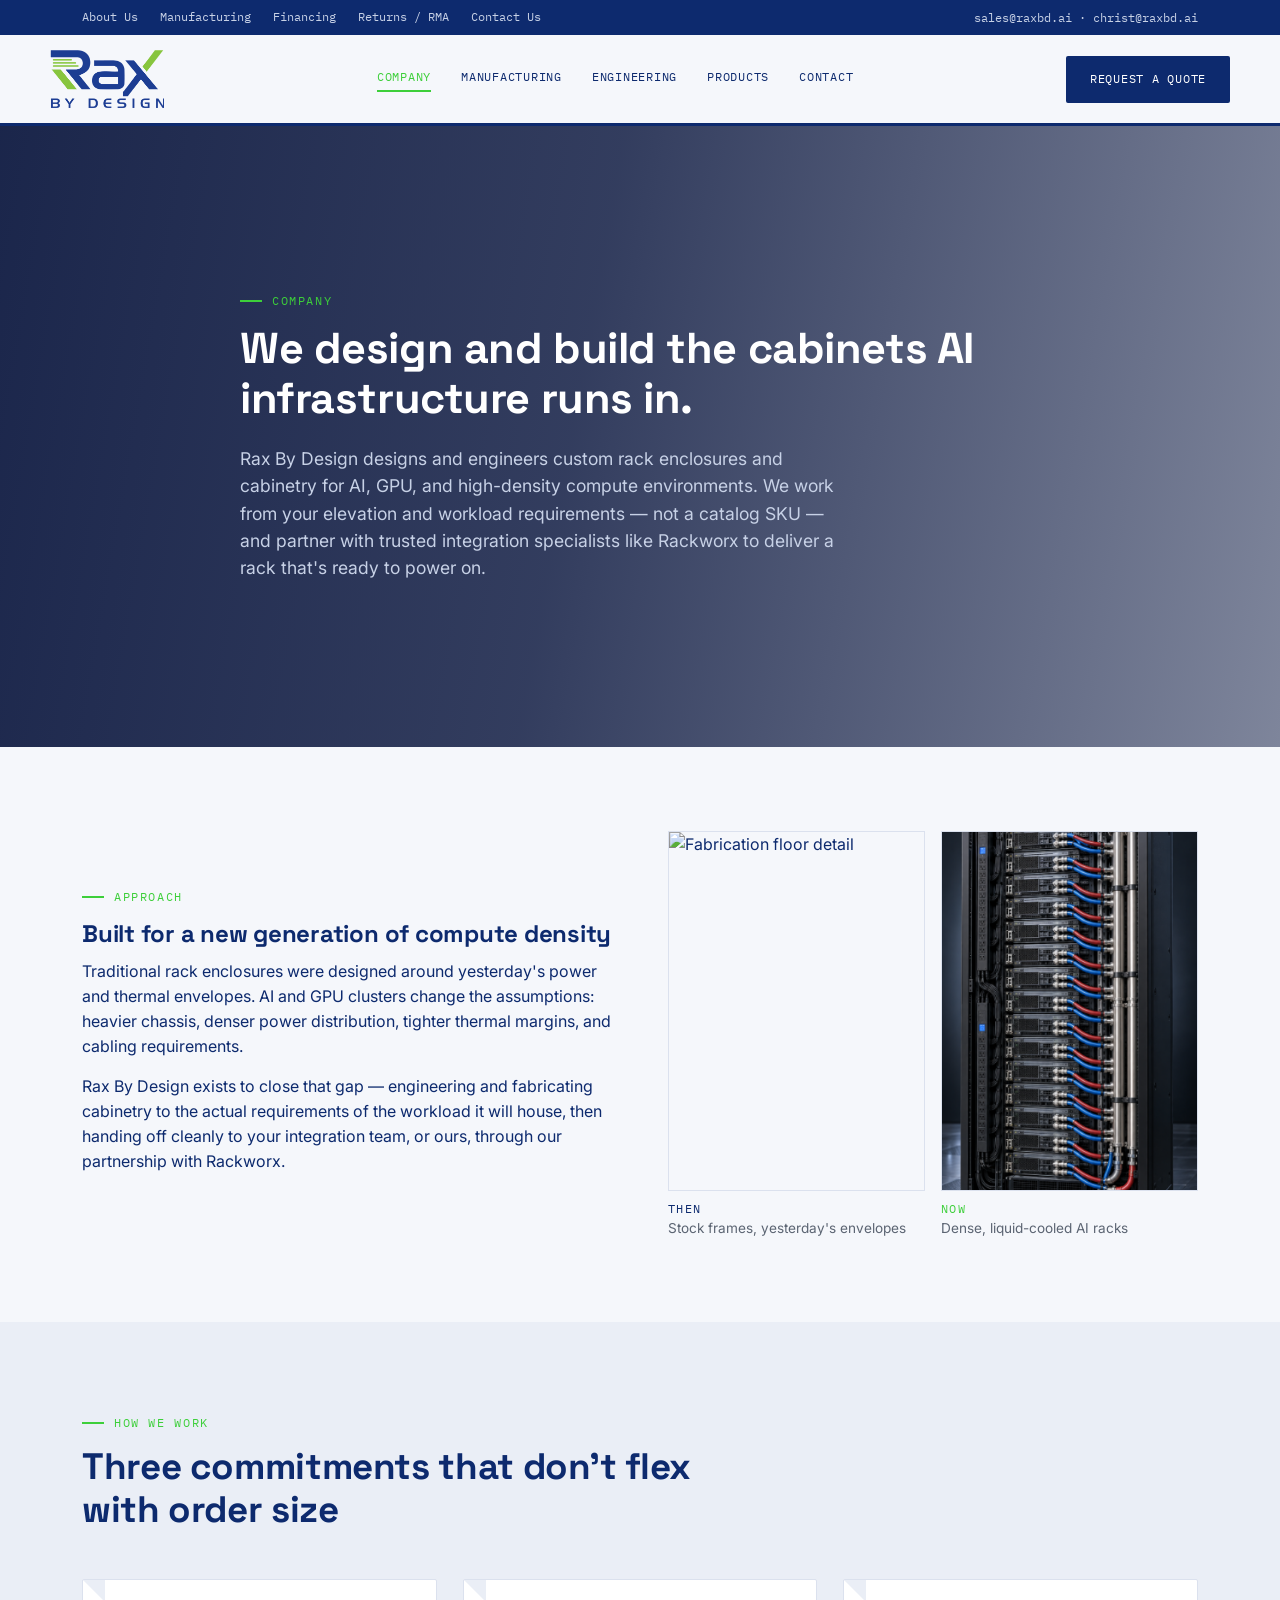
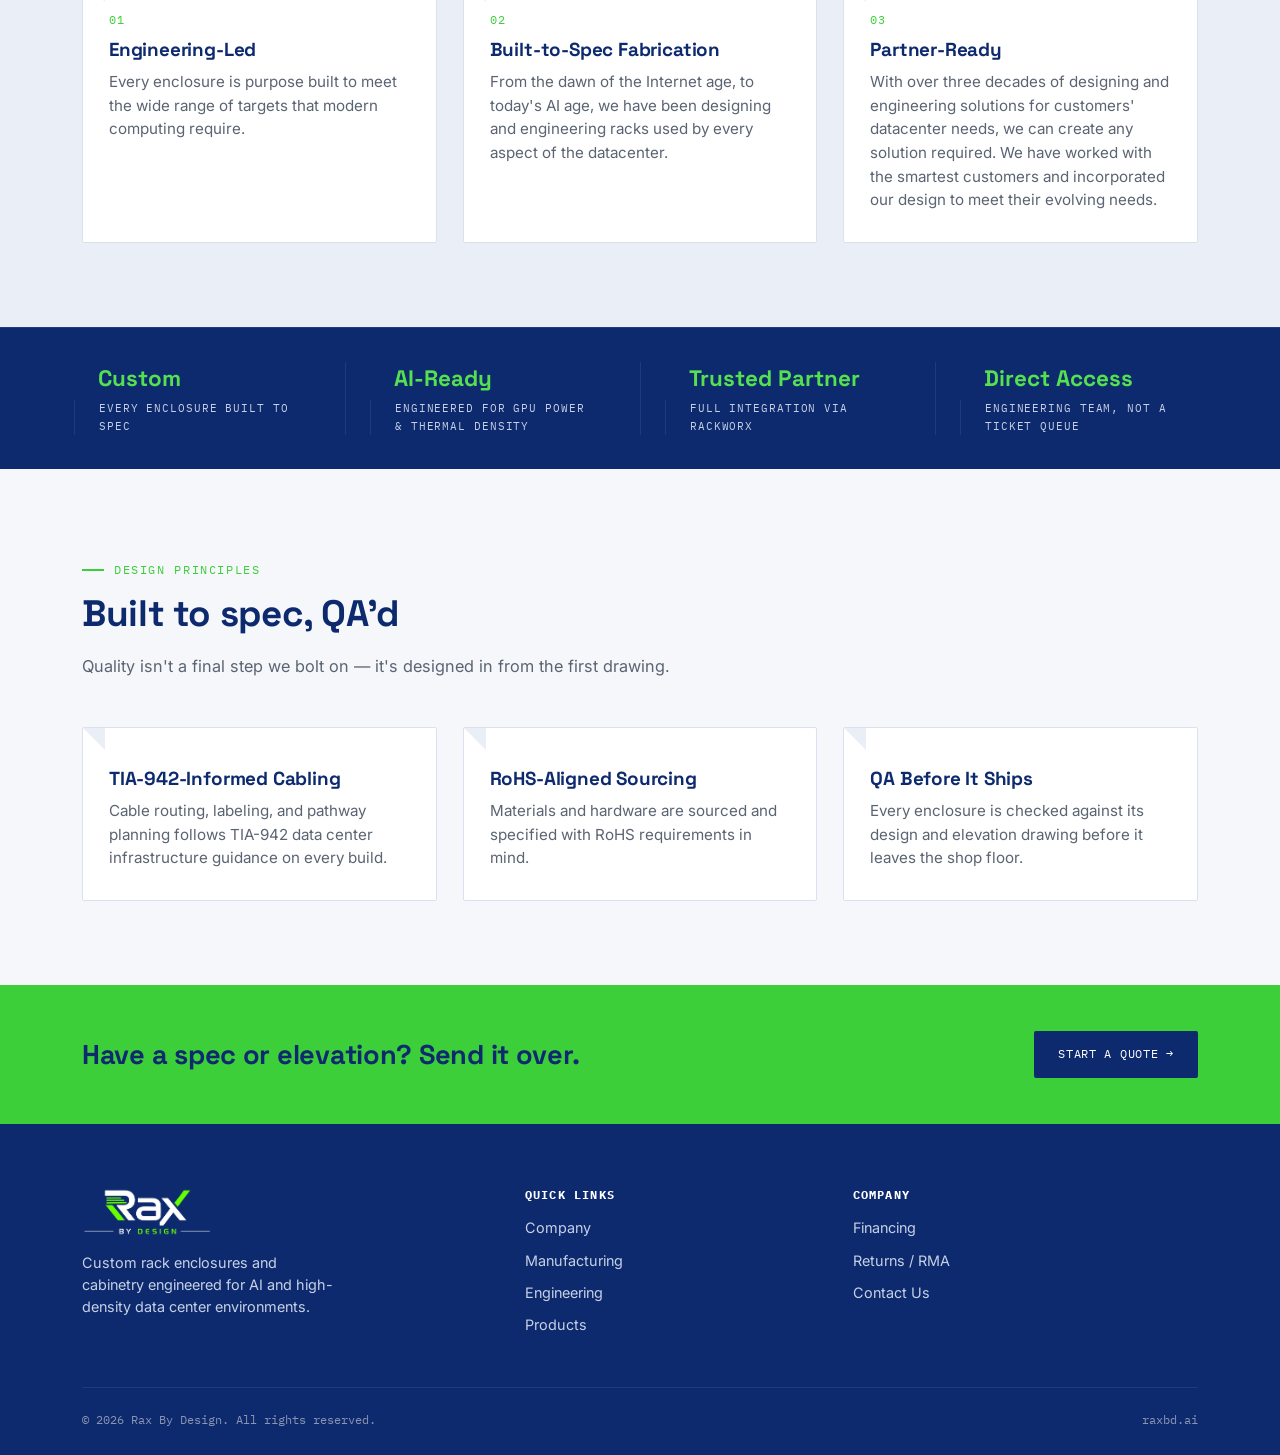
==== commit 023612a7: "Add updates from first meeting" ====
--- a/about.html
+++ b/about.html
@@ -4,7 +4,7 @@
 <meta charset="utf-8">
 <meta name="viewport" content="width=device-width, initial-scale=1">
 <title>Company | Rax By Design</title>
-<meta name="description" content="Rax By Design is a manufacturer of custom rack enclosures and cabinetry for AI and high-density data center environments.">
+<meta name="description" content="Rax By Design is a designer of custom rack enclosures and cabinetry for AI and high-density data center environments.">
 <link rel="icon" href="data:,">
 <link rel="stylesheet" href="styles.css">
 </head>
@@ -23,14 +23,13 @@
 </div>
 <header class="site-header">
   <div class="container nav-row">
-    <a href="index.html" class="logo-block"><img class="logo-mark" src="assets/logo-full.png" width="141" height="52" alt="Rax By Design logo"></a>
+    <a href="index.html" class="logo-block"><img class="logo-mark" src="assets/logo-full.png" width="114" height="60" alt="Rax By Design logo"></a>
     <nav class="main-nav">
       <ul>
         <a href="about.html" class="active">Company</a>
 <a href="integration.html">Manufacturing</a>
 <a href="engineering.html">Engineering</a>
 <a href="products.html">Products</a>
-<a href="solutions.html">Solutions</a>
 <a href="contact.html">Contact</a>
       </ul>
     </nav>
@@ -43,7 +42,7 @@
   <div class="container hero-inner">
     <div class="eyebrow">Company</div>
     <h1>We design and build the cabinets AI infrastructure runs in.</h1>
-    <p class="lede">Rax By Design manufactures custom rack enclosures and cabinetry for AI, GPU, and high-density compute environments. We work from your elevation and workload requirements &mdash; not a catalog SKU &mdash; and partner with trusted integration specialists like Rackworx to deliver a rack that's ready to power on.</p>
+    <p class="lede">Rax By Design designs and engineers custom rack enclosures and cabinetry for AI, GPU, and high-density compute environments. We work from your elevation and workload requirements &mdash; not a catalog SKU &mdash; and partner with trusted integration specialists like Rackworx to deliver a rack that's ready to power on.</p>
     
   </div>
 </section>
@@ -55,13 +54,21 @@
       <h2>Built for a new generation of compute density</h2>
       <p>Traditional rack enclosures were designed around yesterday's power and thermal
       envelopes. AI and GPU clusters change the assumptions: heavier chassis, denser
-      power distribution, tighter thermal margins, and cabling requirements that don't
-      fit a stock 42U frame.</p>
+      power distribution, tighter thermal margins, and cabling requirements.</p>
       <p>Rax By Design exists to close that gap &mdash; engineering and fabricating
       cabinetry to the actual requirements of the workload it will house, then handing
       off cleanly to your integration team, or ours, through our partnership with Rackworx.</p>
     </div>
-    <div class="img-col"><img src="https://images.unsplash.com/photo-1785682117394-4c8d27afc12a?w=1600&q=80&auto=format&fit=crop" alt="Fabrication floor detail"></div>
+    <div class="img-col compare">
+      <figure>
+        <img src="https://images.unsplash.com/photo-1785682117394-4c8d27afc12a?w=1600&q=80&auto=format&fit=crop" alt="Fabrication floor detail">
+        <figcaption><span>Then</span>Stock frames, yesterday's envelopes</figcaption>
+      </figure>
+      <figure>
+        <img src="assets/rack-liquid-cooled.png" alt="Liquid-cooled server rack with blue and red coolant lines">
+        <figcaption><span>Now</span>Dense, liquid-cooled AI racks</figcaption>
+      </figure>
+    </div>
   </div>
 </section>
 
@@ -69,32 +76,23 @@
   <div class="container">
     <div class="section-head">
       <div class="eyebrow">How We Work</div>
-      <h2>Four commitments that don't flex with order size</h2>
+      <h2>Three commitments that don't flex with order size</h2>
     </div>
-    <div class="grid grid-4">
+    <div class="grid grid-3">
       <div class="card">
         <div class="num">01</div>
         <h3>Engineering-Led</h3>
-        <p>Every enclosure is reviewed against elevation, power, and thermal requirements
-        before it reaches the shop floor.</p>
+        <p>Every enclosure is purpose built to meet the wide range of targets that modern computing require.</p>
       </div>
       <div class="card">
         <div class="num">02</div>
         <h3>Built-to-Spec Fabrication</h3>
-        <p>Custom dimensions, reinforcement, and mounting configurations &mdash; not a
-        fixed catalog size.</p>
+        <p>From the dawn of the Internet age, to today's AI age, we have been designing and engineering racks used by every aspect of the datacenter.</p>
       </div>
       <div class="card">
         <div class="num">03</div>
         <h3>Partner-Ready</h3>
-        <p>Designed to hand off cleanly to your integration team &mdash; or ours,
-        through our partnership with Rackworx.</p>
-      </div>
-      <div class="card">
-        <div class="num">04</div>
-        <h3>Built to Last</h3>
-        <p>Frames and finishes specified for the full hardware refresh cycle, not the
-        lowest bill of materials.</p>
+        <p>With over three decades of designing and engineering solutions for customers' datacenter needs, we can create any solution required. We have worked with the smartest customers and incorporated our design to meet their evolving needs.</p>
       </div>
     </div>
   </div>
@@ -113,9 +111,8 @@
   <div class="container">
     <div class="section-head">
       <div class="eyebrow">Design Principles</div>
-      <h2>Built to spec, checked before it ships</h2>
-      <p>Quality isn't a final step we bolt on &mdash; it's designed in from the first
-      elevation drawing.</p>
+      <h2>Built to spec, QA'd</h2>
+      <p>Quality isn't a final step we bolt on &mdash; it's designed in from the first drawing.</p>
     </div>
     <div class="grid grid-3">
       <div class="card">
@@ -165,15 +162,6 @@
         </ul>
       </div>
       <div>
-        <h4>Solutions</h4>
-        <ul>
-          <li><a href="solutions.html">Hyperscale &amp; Cloud</a></li>
-          <li><a href="solutions.html">AI &amp; GPU Compute</a></li>
-          <li><a href="solutions.html">Colocation</a></li>
-          <li><a href="solutions.html">Edge &amp; Modular</a></li>
-        </ul>
-      </div>
-      <div>
         <h4>Company</h4>
         <ul>
           <li><a href="financing.html">Financing</a></li>
--- a/styles.css
+++ b/styles.css
@@ -275,6 +275,15 @@
 }
 .split img { border: 1px solid var(--line); }
 .split.reverse .img-col { order: 2; }
+.compare { display: grid; grid-template-columns: 1fr 1fr; gap: 16px; }
+.compare figure { margin: 0; }
+.compare img { width: 100%; height: 360px; object-fit: cover; display: block; }
+.compare figcaption { font-size: 0.85rem; color: var(--text-muted); padding-top: 10px; line-height: 1.4; }
+.compare figcaption span {
+  display: block; font-family: var(--mono); font-size: 0.72rem; letter-spacing: 0.12em;
+  text-transform: uppercase; color: var(--ink); margin-bottom: 2px;
+}
+.compare figure:last-child figcaption span { color: var(--amber); }
 .split .eyebrow { margin-bottom: 14px; }
 .mini-list { list-style: none; margin: 22px 0 0; padding: 0; }
 .mini-list li {
@@ -356,7 +365,7 @@
 }
 .footer-grid {
   display: grid;
-  grid-template-columns: 1.4fr 1fr 1fr 1.2fr;
+  grid-template-columns: 1.4fr 1fr 1.2fr;
   gap: 40px;
   padding-bottom: 40px;
   border-bottom: 1px solid var(--line-dark);
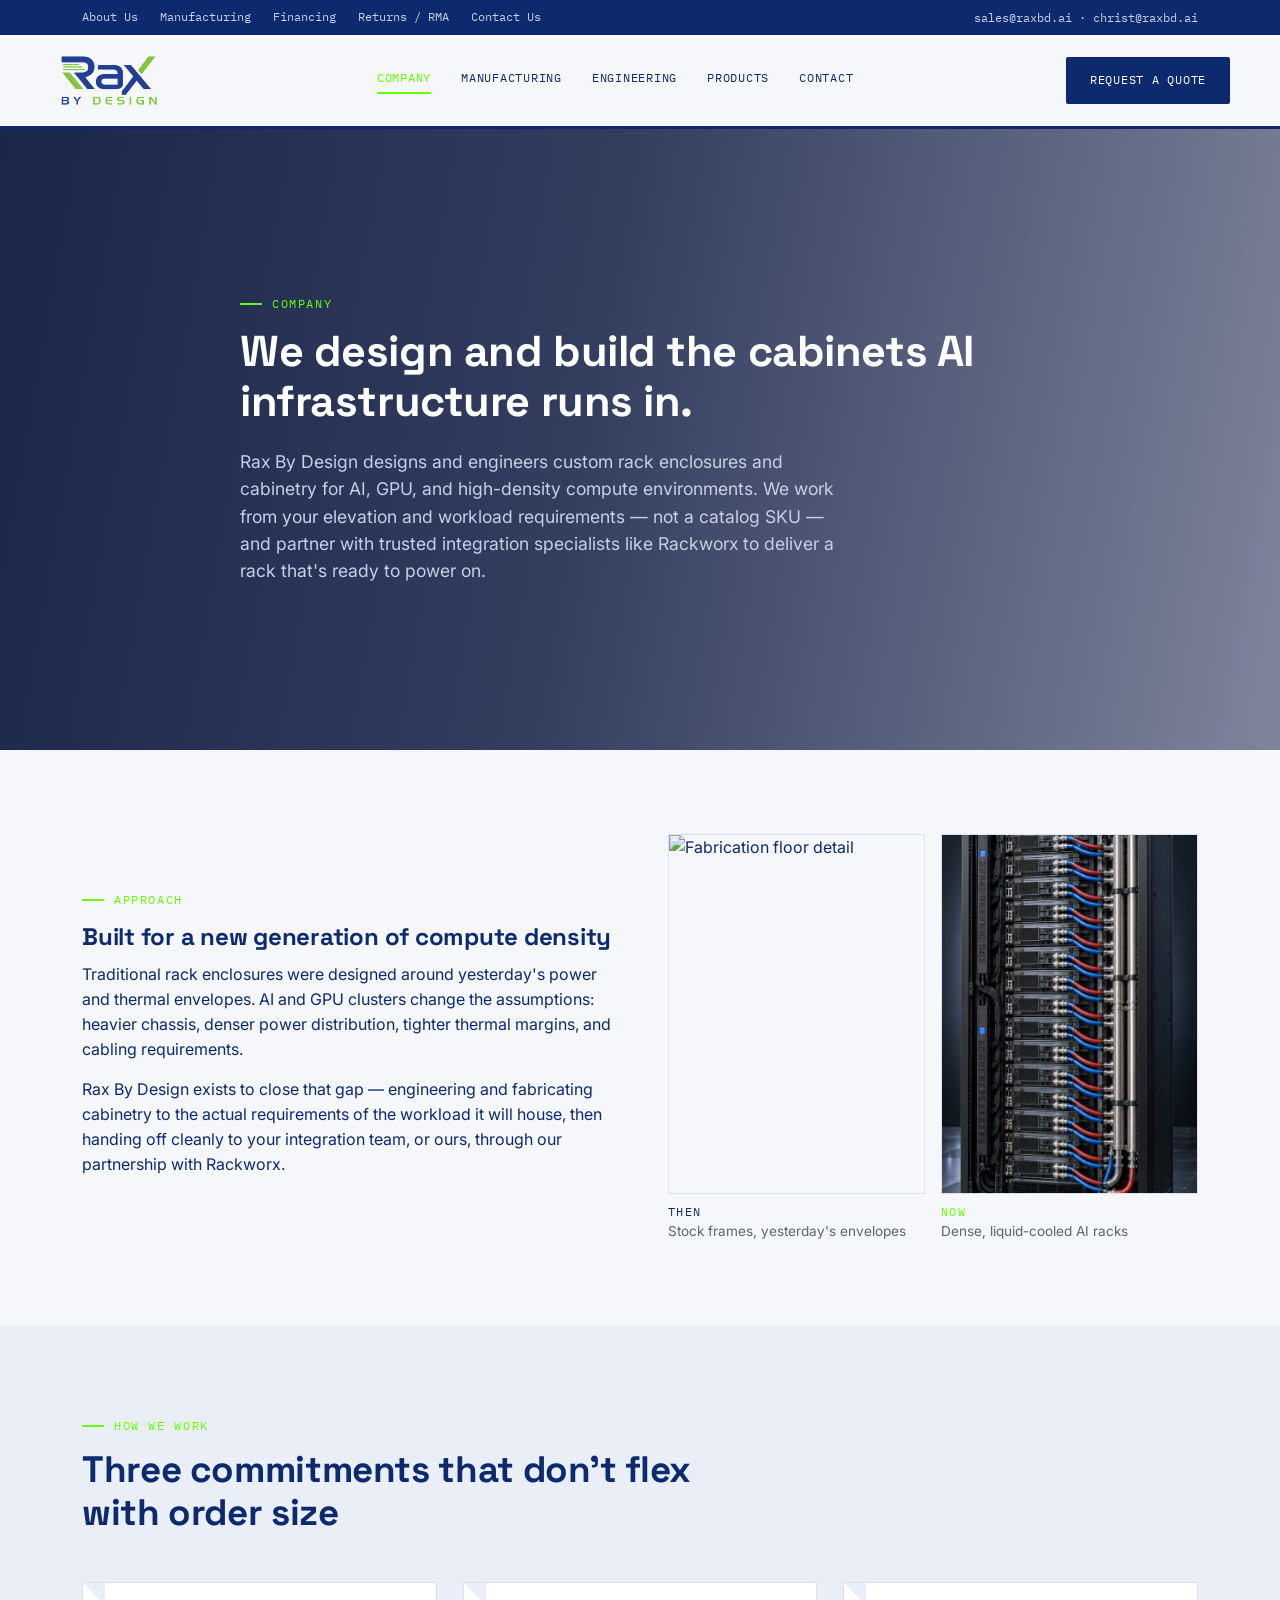
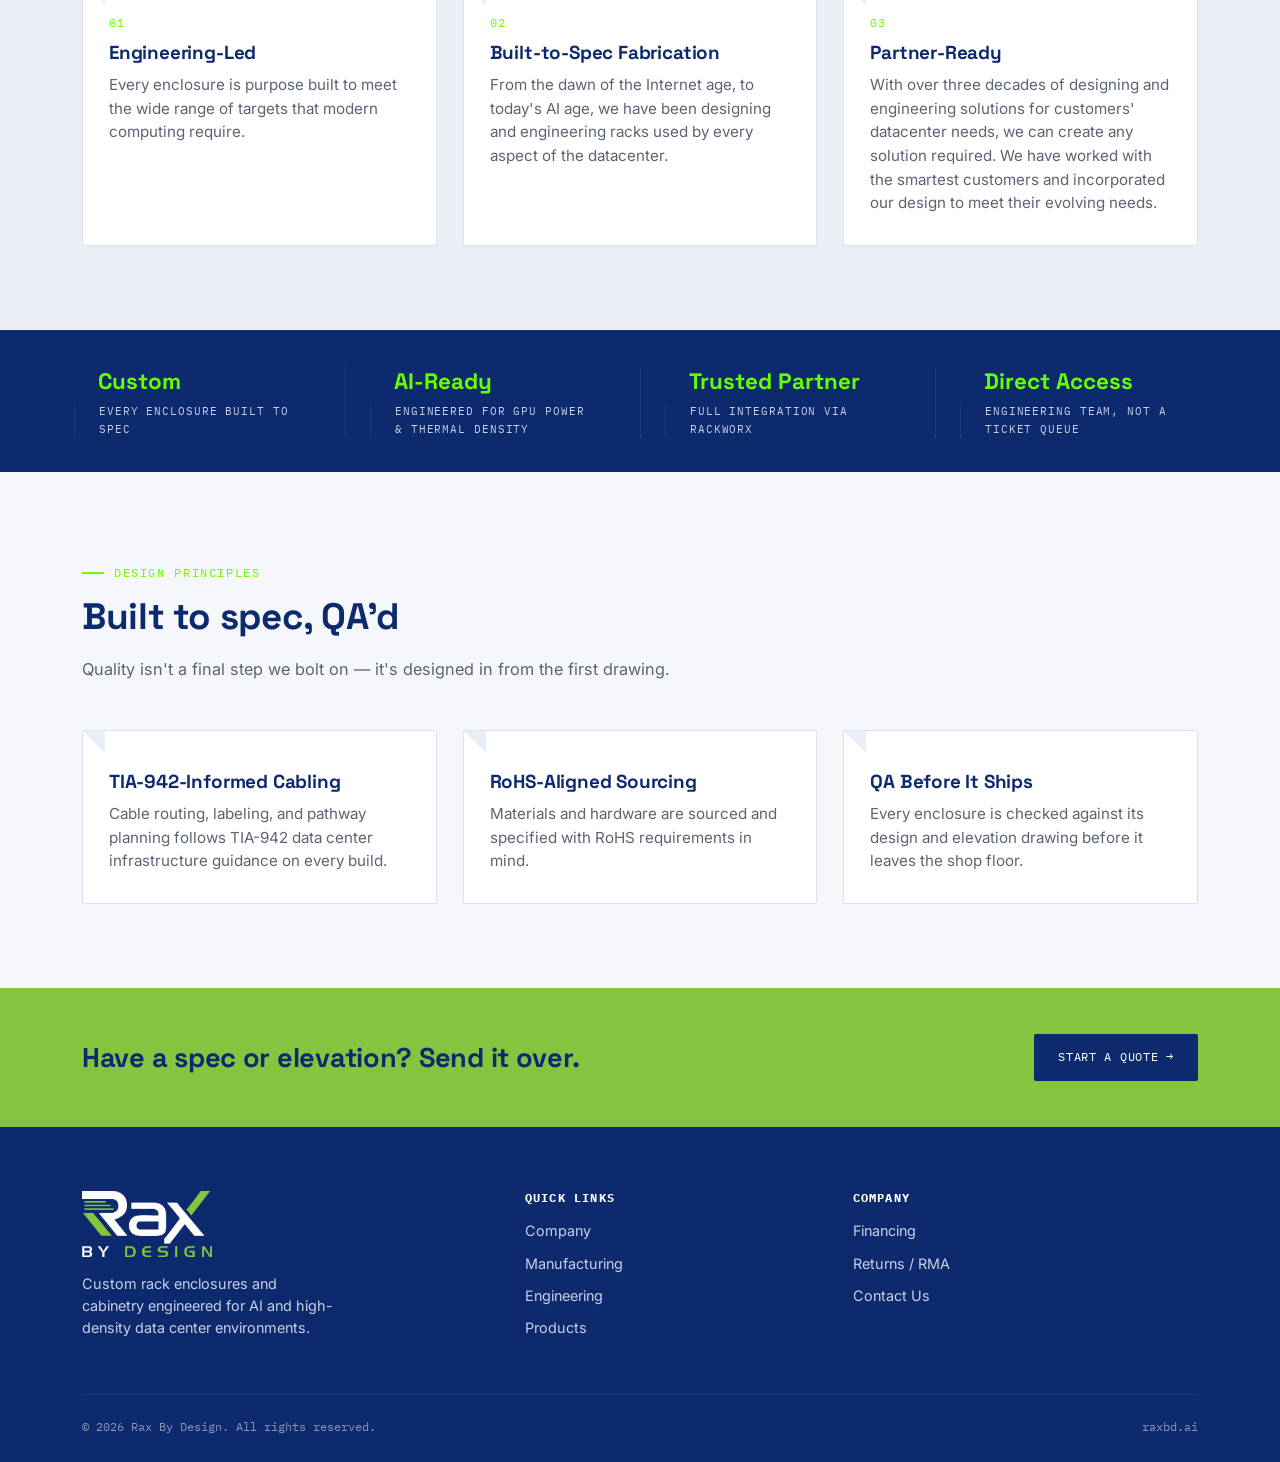
==== commit 647f086e: "Update logo and also engineering.html" ====
--- a/about.html
+++ b/about.html
@@ -23,7 +23,7 @@
 </div>
 <header class="site-header">
   <div class="container nav-row">
-    <a href="index.html" class="logo-block"><img class="logo-mark" src="assets/logo-full.png" width="114" height="60" alt="Rax By Design logo"></a>
+    <a href="index.html" class="logo-block"><img class="logo-mark" src="assets/logo-full.png" width="114" height="63" alt="Rax By Design logo"></a>
     <nav class="main-nav">
       <ul>
         <a href="about.html" class="active">Company</a>
@@ -146,7 +146,7 @@
   <div class="container">
     <div class="footer-grid">
       <div>
-        <a href="index.html" class="logo-block"><img class="logo-mark" src="assets/logo-full-on-dark.png" width="130" height="48" alt="Rax By Design logo"></a>
+        <a href="index.html" class="logo-block"><img class="logo-mark" src="assets/logo-full-on-dark.png" width="130" height="66" alt="Rax By Design logo"></a>
         <p style="margin-top:16px; max-width:260px; color:var(--text-on-dark); font-size:0.9rem;">
           Custom rack enclosures and cabinetry engineered for AI and high-density
           data center environments.
--- a/styles.css
+++ b/styles.css
@@ -7,8 +7,8 @@
   --ink-soft: #14337a;
   --paper: #f5f7fb;
   --paper-dim: #eaeef6;
-  --amber: #3dcf3a;
-  --amber-bright: #55e050;
+  --amber: #66ff00;
+  --amber-bright: #66ff00;
   --line: #dbe1ee;
   --line-dark: #1e3a82;
   --text-muted: #5b6472;
@@ -150,7 +150,7 @@
 .hero-bg {
   position: absolute; inset: 0;
   background:
-    radial-gradient(circle at 82% 18%, rgba(61,207,58,0.24) 0%, transparent 45%),
+    radial-gradient(circle at 82% 18%, rgba(102,255,0,0.24) 0%, transparent 45%),
     linear-gradient(120deg, #081c4d 0%, #0d2a6e 55%, #123a91 100%);
   background-size: cover;
   background-position: center;
@@ -341,7 +341,7 @@
 
 /* ---------- CTA band ---------- */
 .cta-band {
-  background: var(--amber);
+  background: #86C440;
   color: var(--ink);
 }
 .cta-band .container {
@@ -411,8 +411,8 @@
 .coming-soon-bg {
   position: absolute; inset: 0;
   background:
-    radial-gradient(circle at 20% 20%, rgba(61,207,58,0.16) 0%, transparent 40%),
-    radial-gradient(circle at 85% 80%, rgba(61,207,58,0.12) 0%, transparent 45%),
+    radial-gradient(circle at 20% 20%, rgba(102,255,0,0.16) 0%, transparent 40%),
+    radial-gradient(circle at 85% 80%, rgba(102,255,0,0.12) 0%, transparent 45%),
     linear-gradient(135deg, #081c4d 0%, #0d2a6e 60%, #102f78 100%);
 }
 .coming-soon-card {
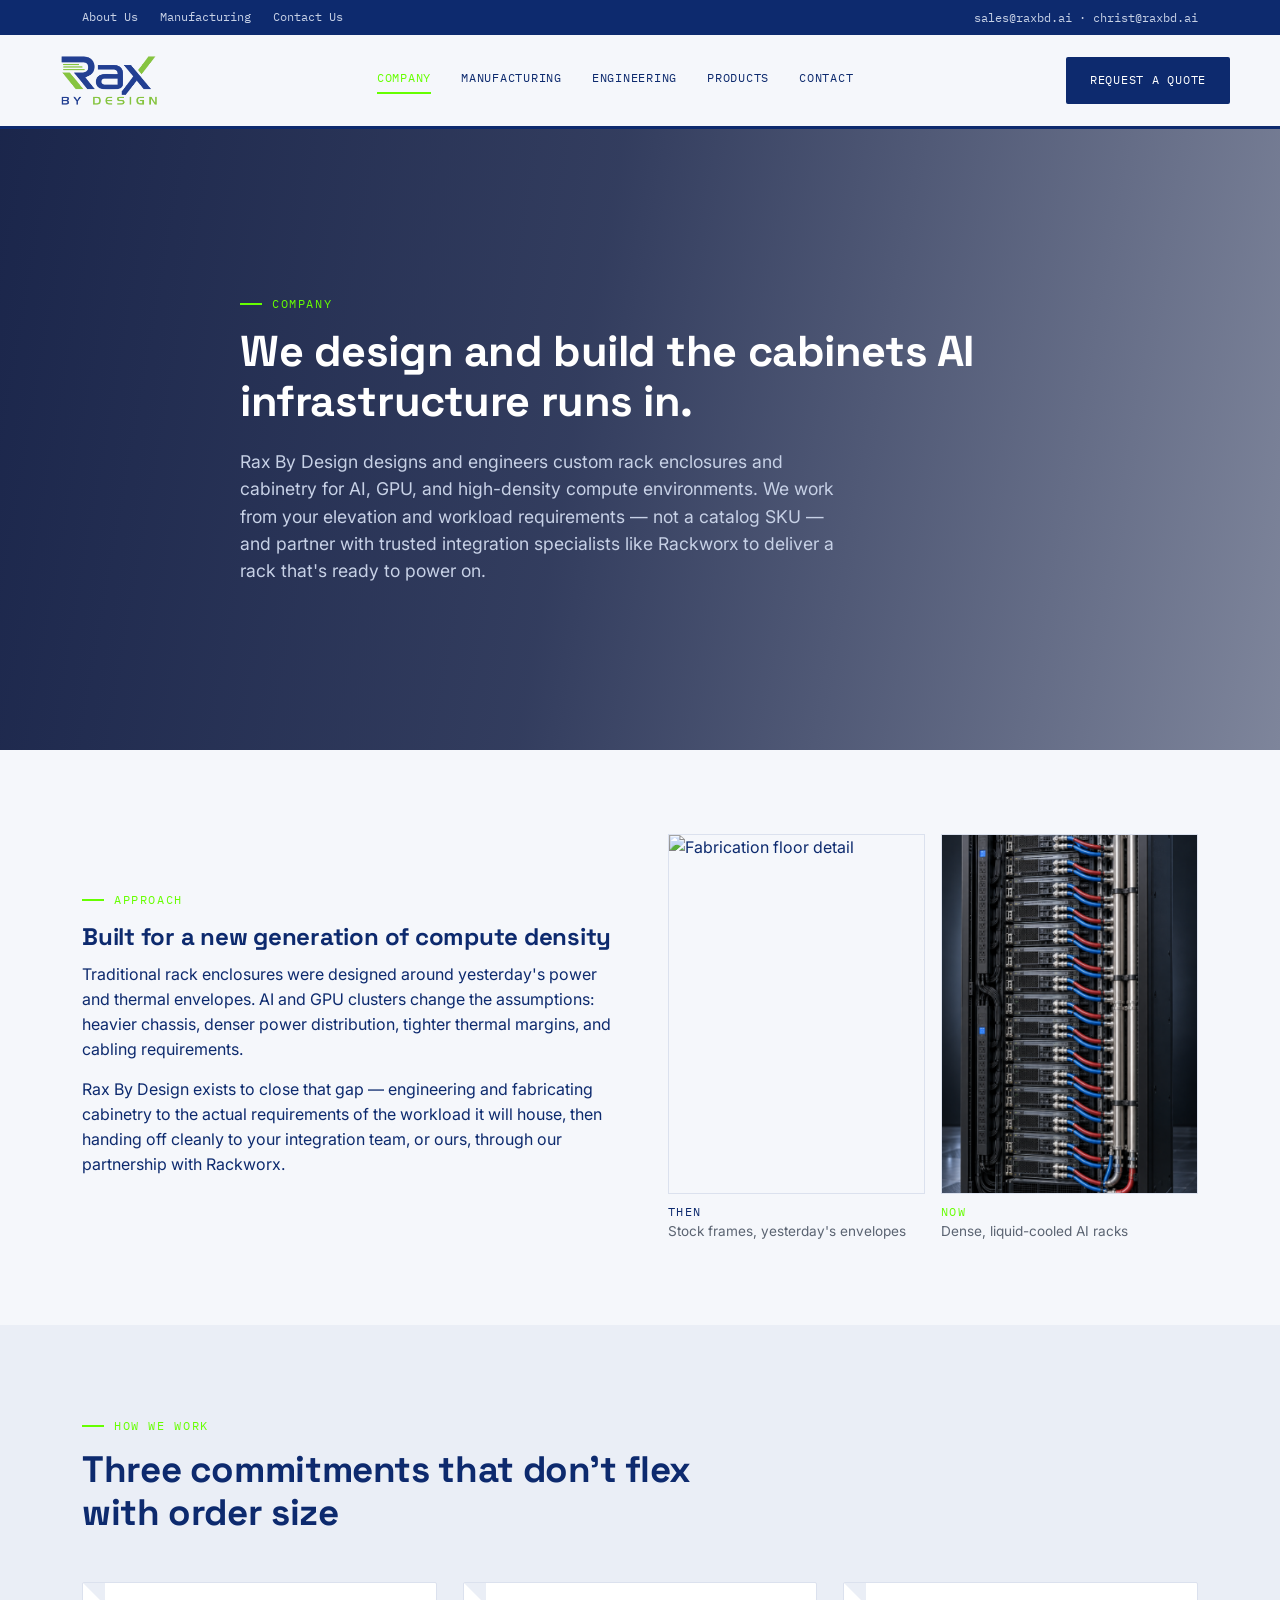
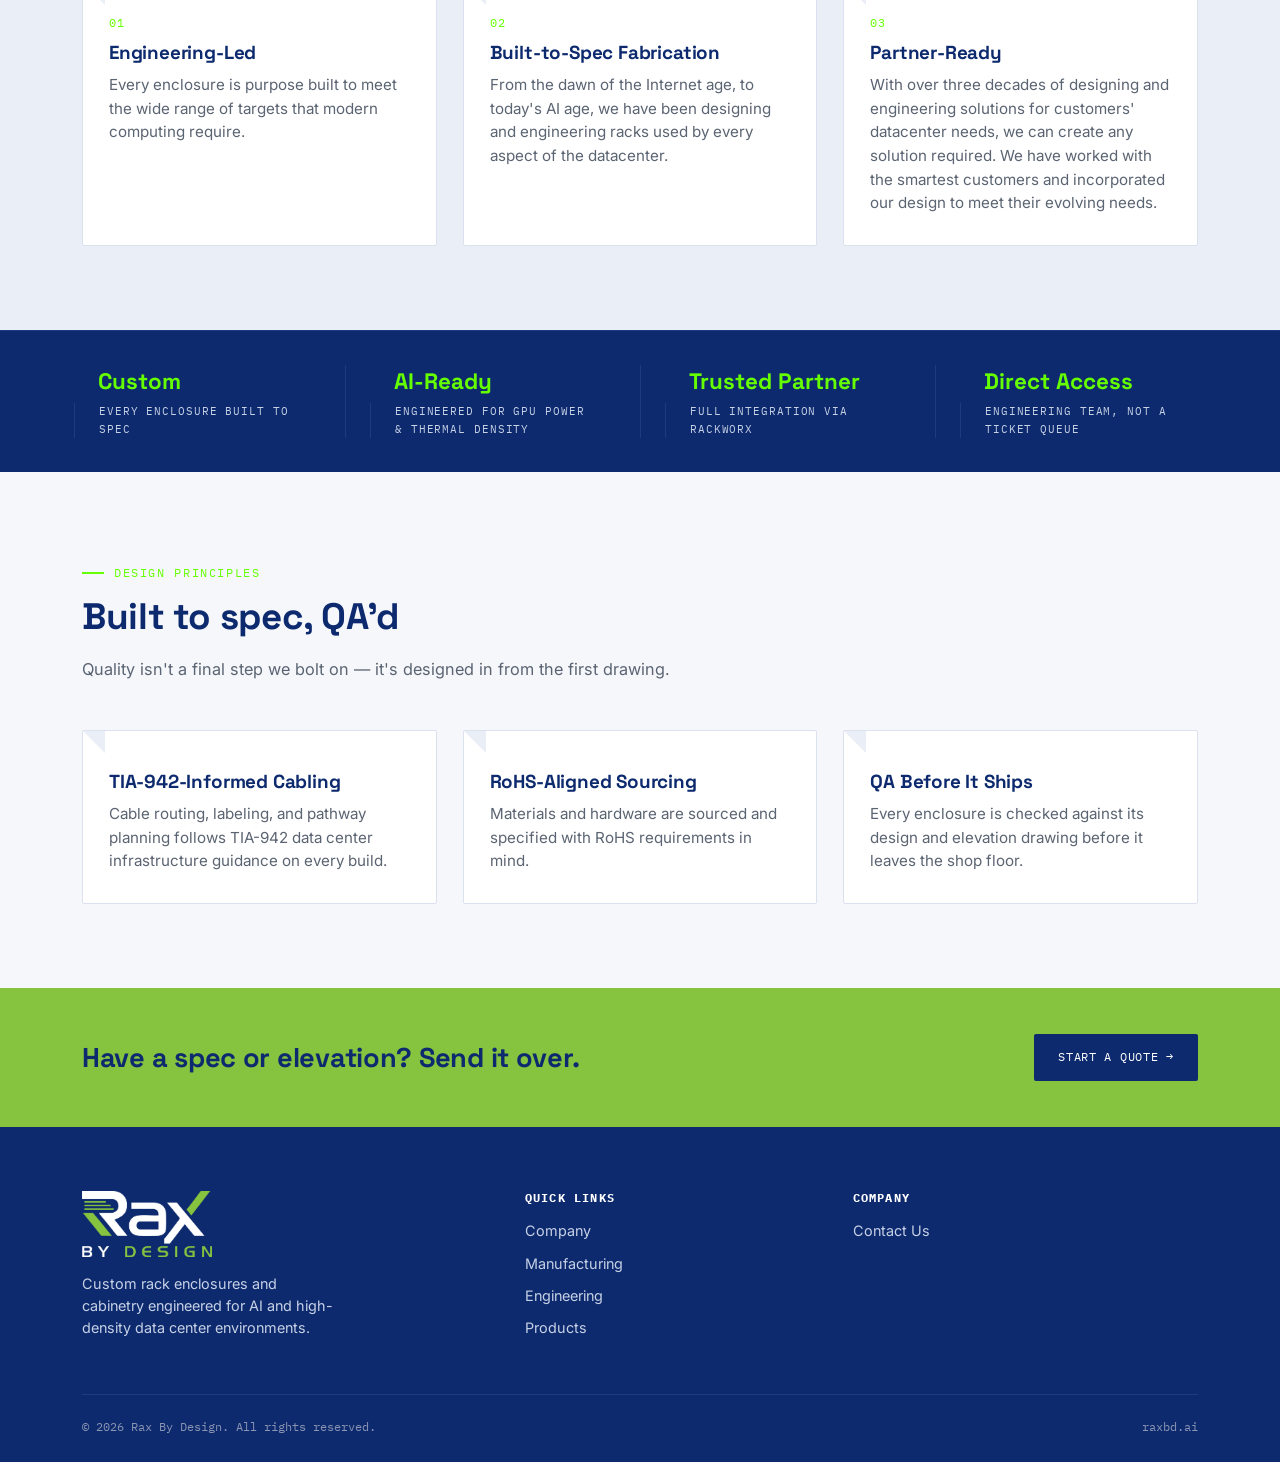
==== commit b870a547: "Remove financing and returns page" ====
--- a/about.html
+++ b/about.html
@@ -14,8 +14,6 @@
     <div class="utility-links">
       <a href="about.html">About Us</a>
 <a href="integration.html">Manufacturing</a>
-<a href="financing.html">Financing</a>
-<a href="returns.html">Returns / RMA</a>
 <a href="contact.html">Contact Us</a>
     </div>
     <div class="utility-contact"><a href="mailto:sales@raxbd.ai">sales@raxbd.ai</a>&nbsp;&middot;&nbsp;<a href="mailto:christ@raxbd.ai">christ@raxbd.ai</a></div>
@@ -164,8 +162,6 @@
       <div>
         <h4>Company</h4>
         <ul>
-          <li><a href="financing.html">Financing</a></li>
-          <li><a href="returns.html">Returns / RMA</a></li>
           <li><a href="contact.html">Contact Us</a></li>
         </ul>
       </div>
